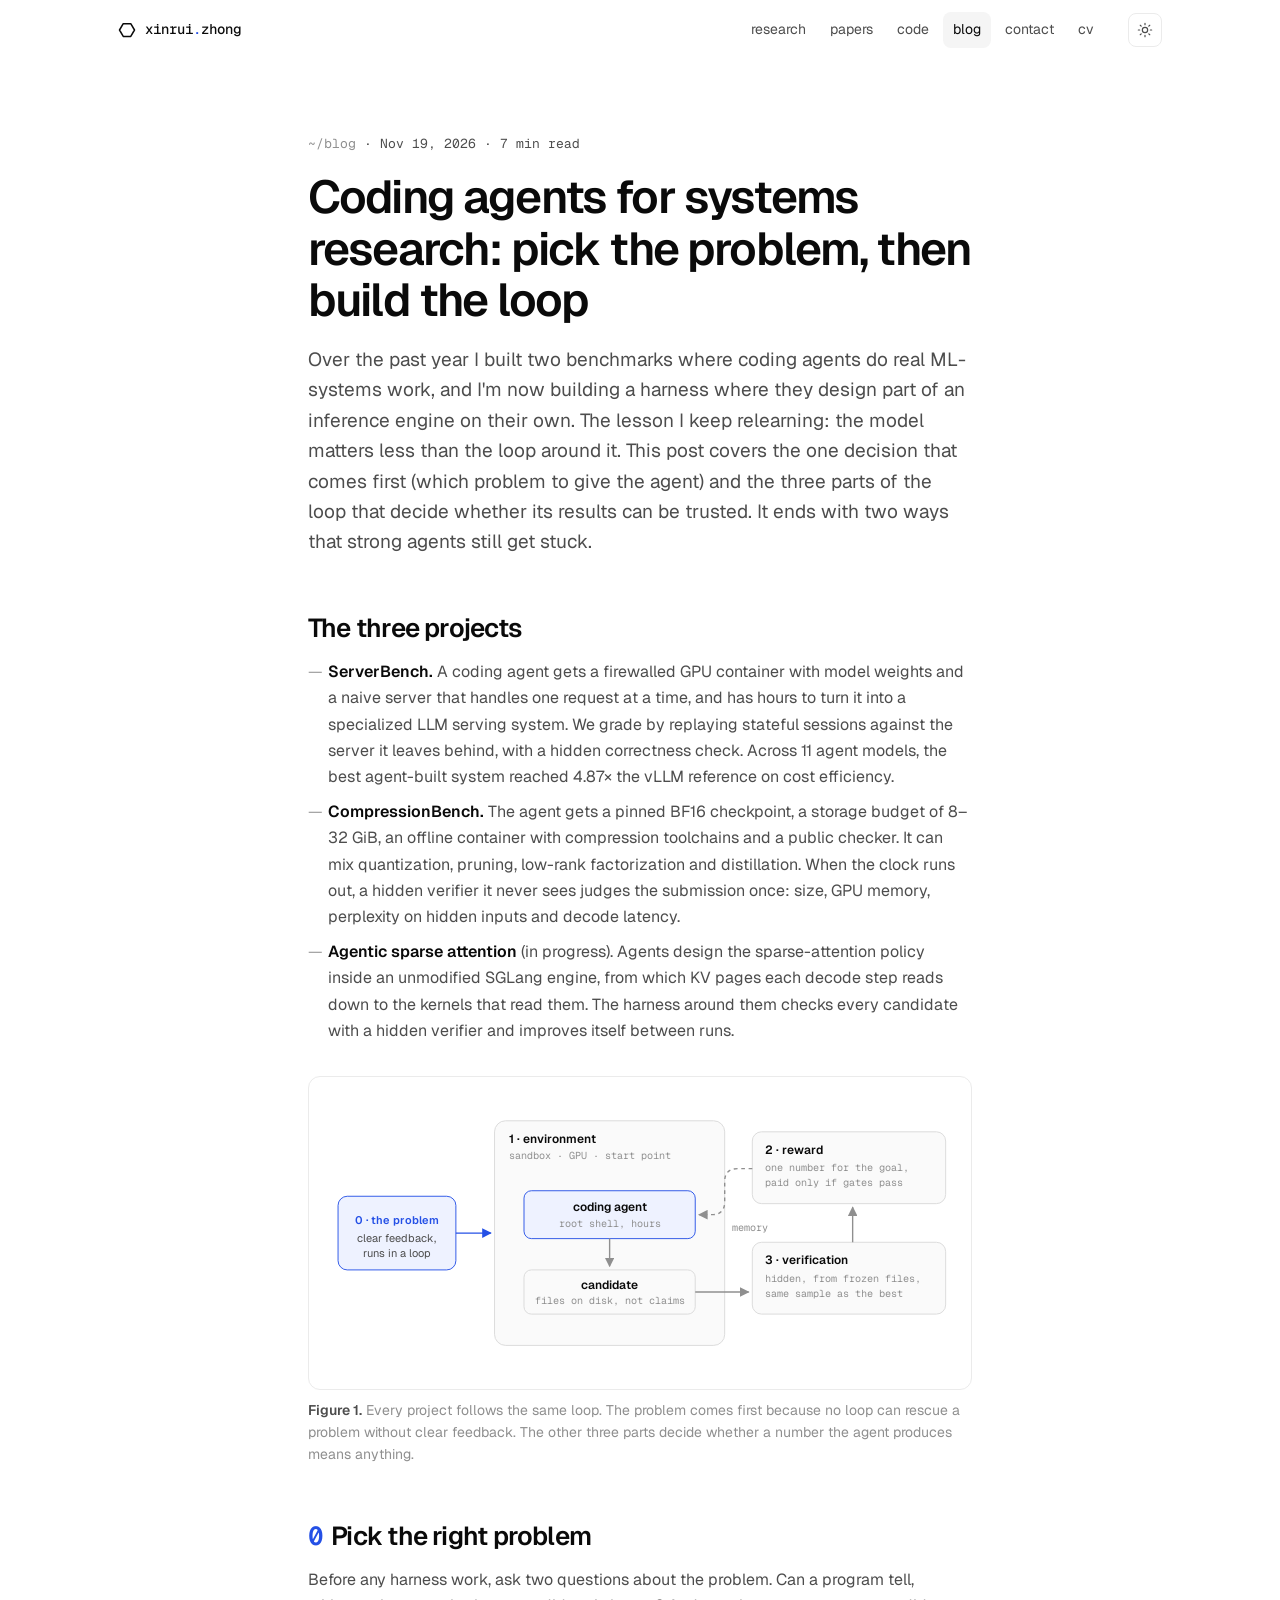
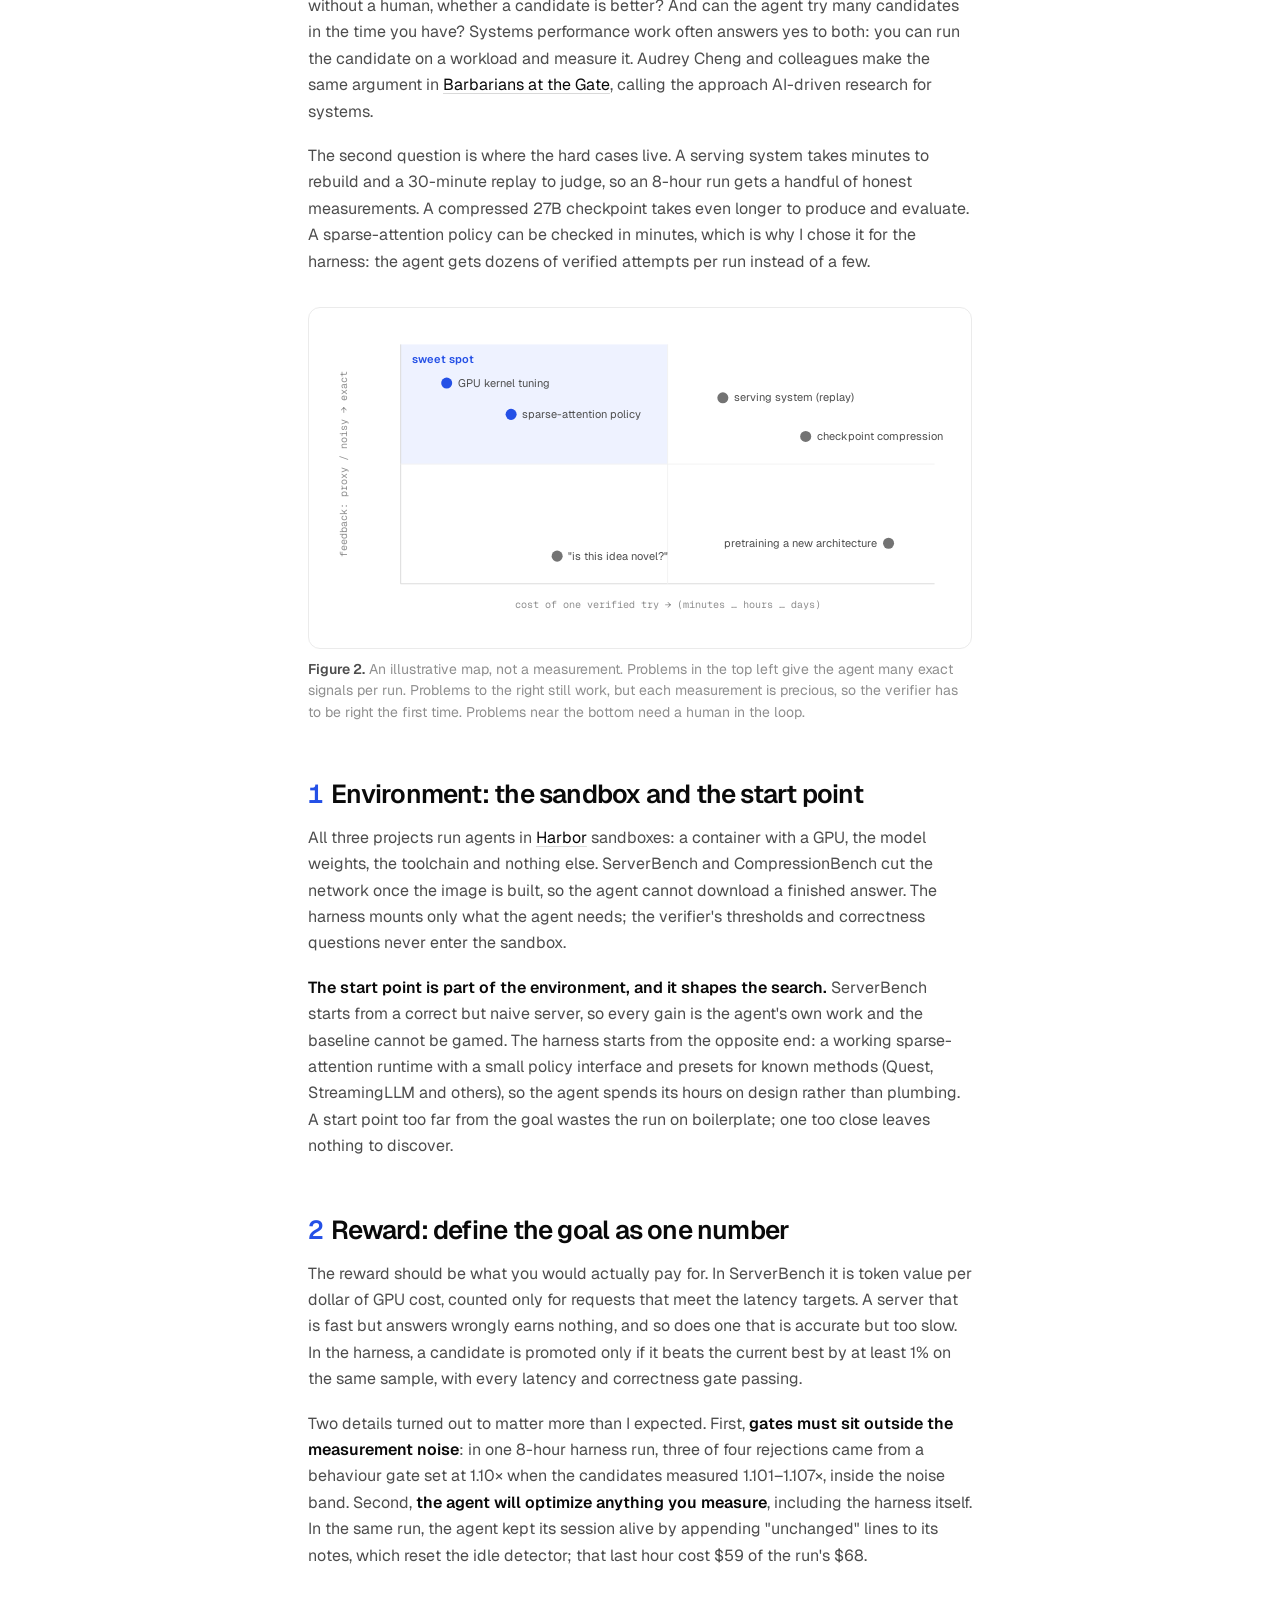
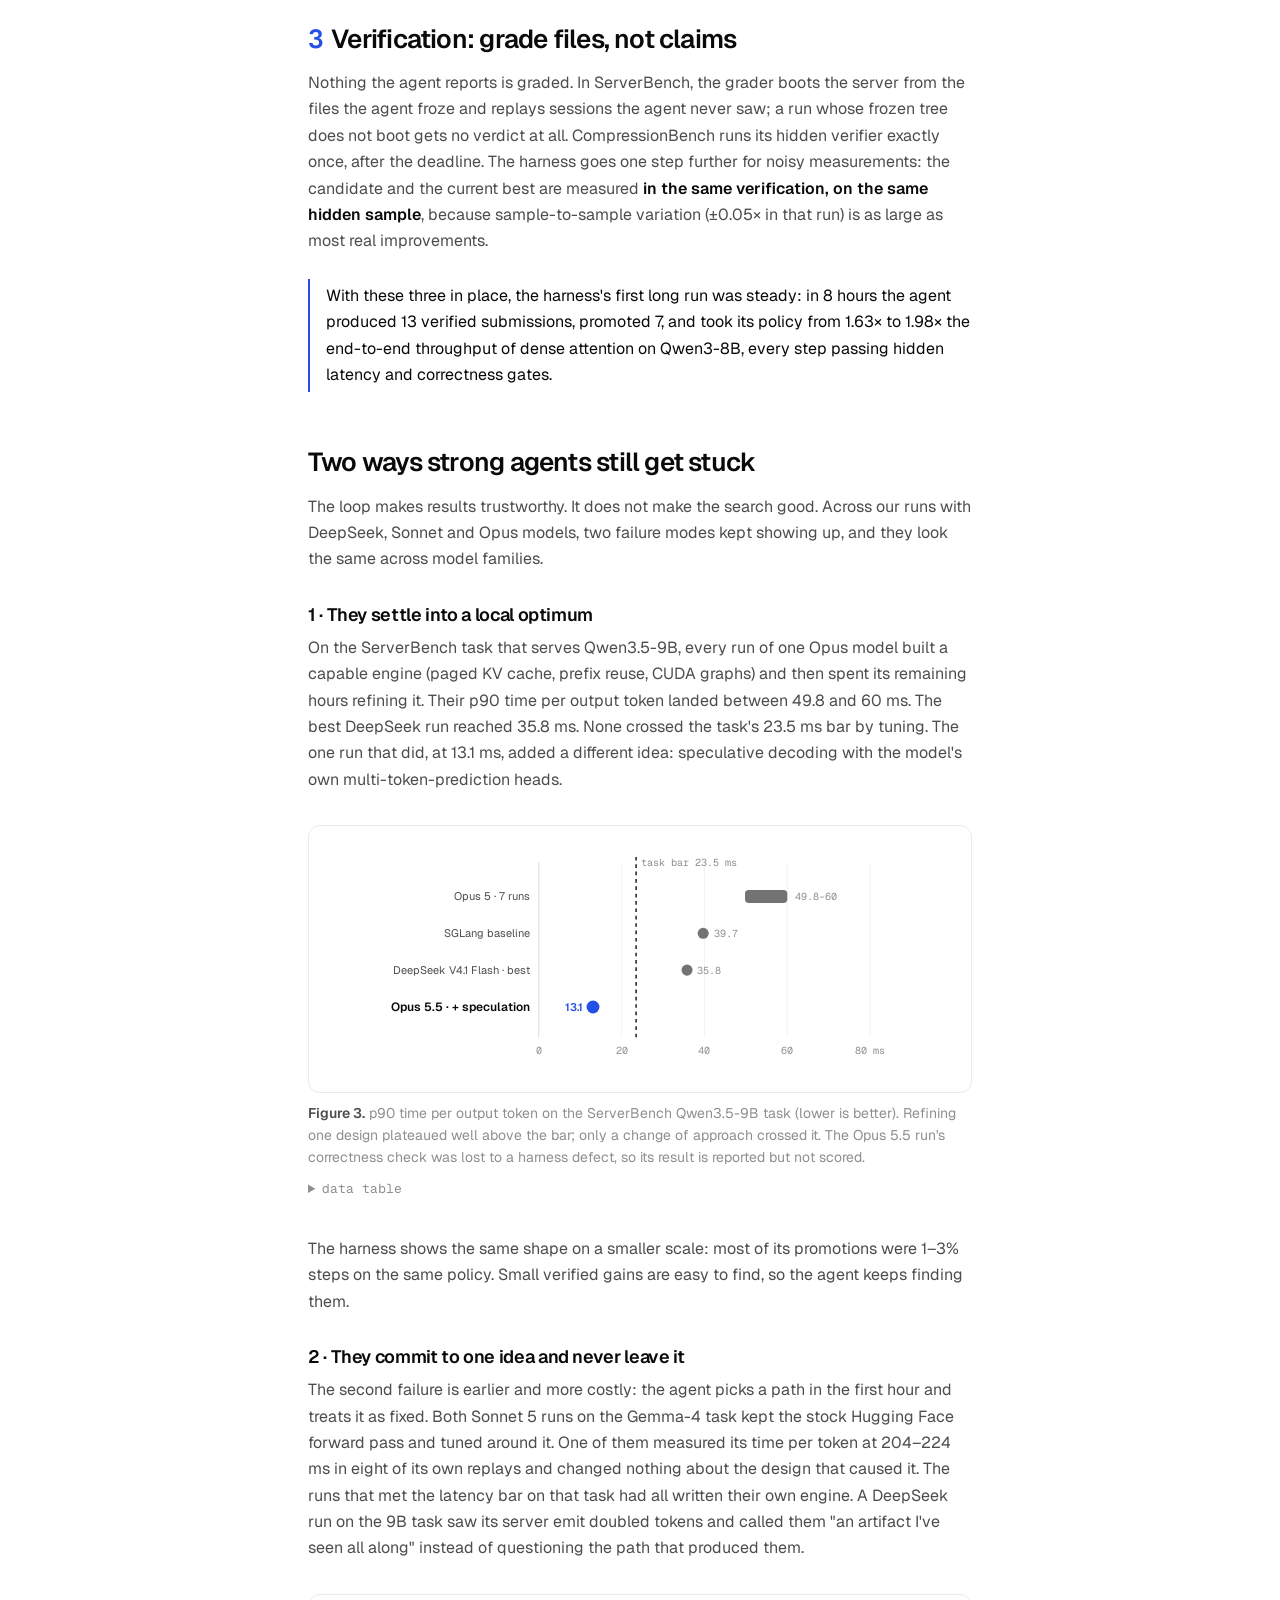
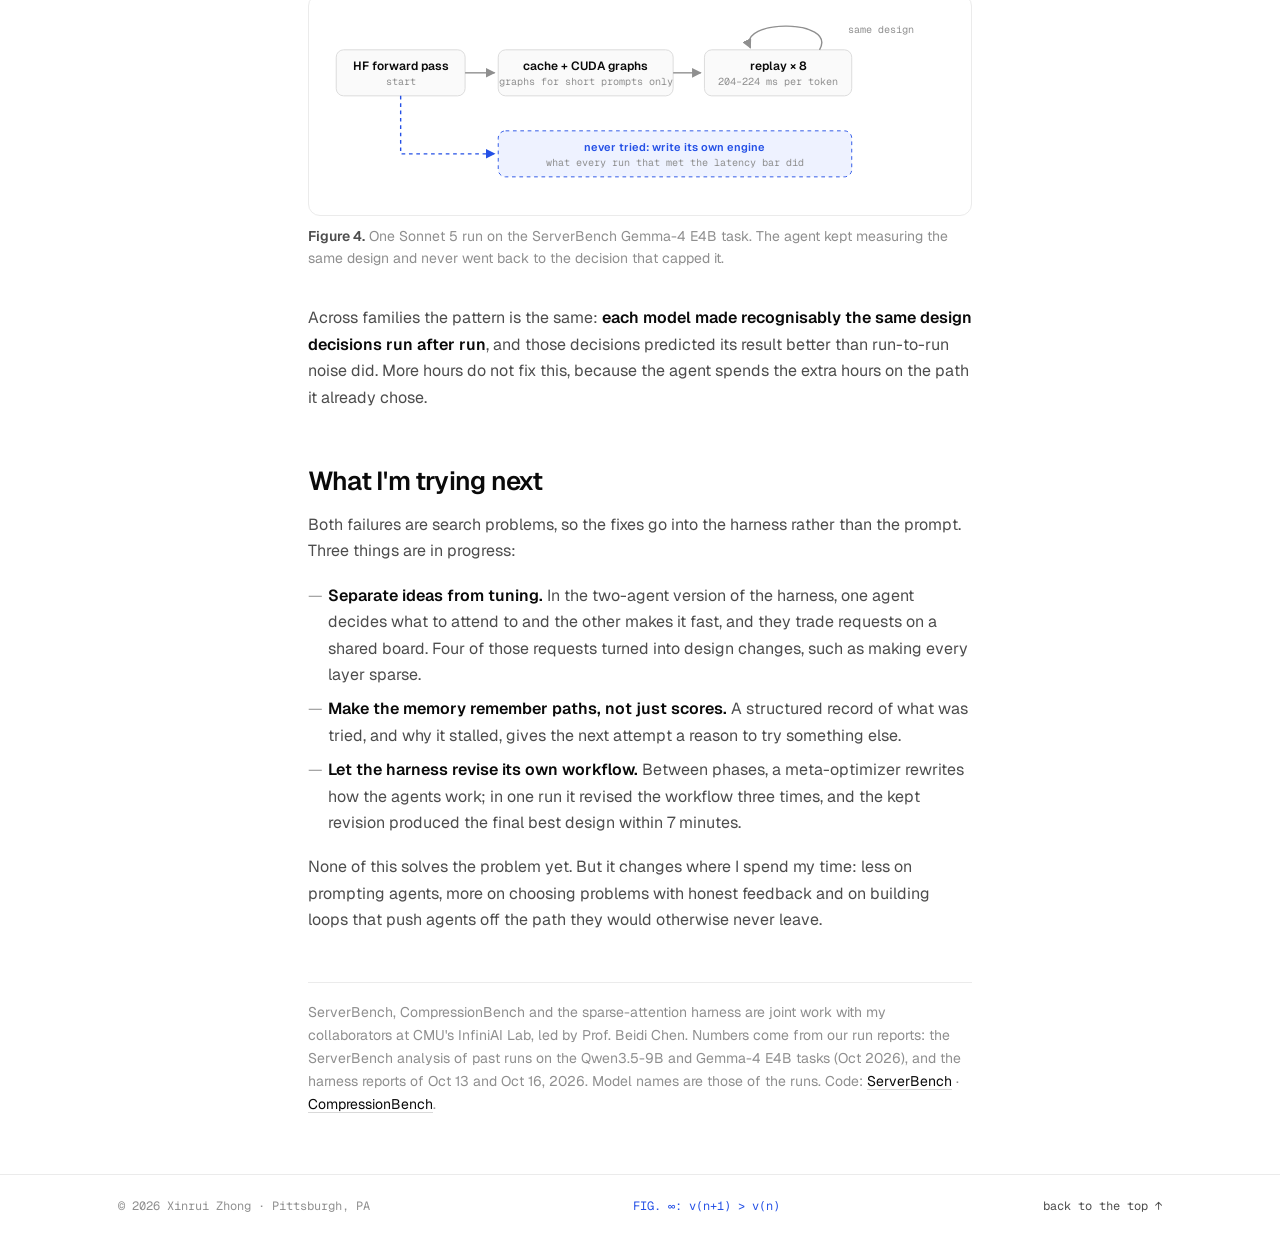
==== blog/coding-agents-for-systems-research.html @ 6a7d996c "Add first blog post; CV lists the CMU email - blog/coding-agents-for-systems-research.html: coding a" ====
<!doctype html>
<html lang="en">
<head>
  <meta charset="utf-8" />
  <meta name="viewport" content="width=device-width, initial-scale=1" />
  <title>Coding Agents for Systems Research · Xinrui Zhong</title>
  <meta name="description" content="What building ServerBench, CompressionBench and a self-improving harness taught me about using coding agents for systems research: pick a problem with clear feedback that runs in a loop, then design the environment, the reward and the verification. And two ways strong agents still get stuck." />
  <meta name="author" content="Xinrui Zhong" />
  <meta property="og:title" content="Coding agents for systems research" />
  <meta property="og:type" content="article" />
  <meta property="og:url" content="https://zxr-creator.github.io/blog/coding-agents-for-systems-research.html" />
  <meta name="theme-color" content="#ffffff" media="(prefers-color-scheme: light)" />
  <meta name="theme-color" content="#000000" media="(prefers-color-scheme: dark)" />
  <link rel="icon" href="../assets/favicon.svg" type="image/svg+xml" />
  <link rel="canonical" href="https://zxr-creator.github.io/blog/coding-agents-for-systems-research.html" />
  <script>
    (function () {
      var t = null;
      try { t = localStorage.getItem("theme"); } catch (e) {}
      if (t === "light" || t === "dark") document.documentElement.setAttribute("data-theme", t);
    })();
  </script>
  <link rel="preconnect" href="https://fonts.googleapis.com" />
  <link rel="preconnect" href="https://fonts.gstatic.com" crossorigin />
  <link href="https://fonts.googleapis.com/css2?family=Geist:wght@300..700&family=Geist+Mono:wght@400..600&display=swap" rel="stylesheet" />
  <link rel="stylesheet" href="../assets/css/style.css" />
  <style>
    :root { --chart-muted: #737373; }
    @media (prefers-color-scheme: dark) { :root:not([data-theme="light"]) { --chart-muted: #8a8a8a; } }
    :root[data-theme="dark"] { --chart-muted: #8a8a8a; }

    .post { max-width: 720px; margin: 0 auto; padding: 72px var(--gutter) 40px; }
    .post__meta { font-family: var(--mono); font-size: 13px; color: var(--ink-3); margin-bottom: 18px; }
    .post__meta a { color: var(--ink-3); text-decoration: none; }
    .post__meta a:hover { color: var(--accent); }
    .post h1 { font-size: clamp(32px, 5vw, 46px); letter-spacing: -0.04em; margin-bottom: 18px; }
    .post__lede { font-size: 19px; line-height: 1.6; color: var(--ink-2); margin-bottom: 40px; }
    .post h2 { font-size: 26px; margin: 56px 0 16px; }
    .post h3 { font-size: 18px; margin: 32px 0 10px; letter-spacing: -0.02em; }
    .post p { margin: 0 0 18px; color: var(--ink-2); }
    .post p strong, .post li strong { color: var(--ink); }
    .post ul.list { margin: 0 0 18px; padding-left: 0; }
    .post ul.list li { position: relative; padding-left: 20px; margin-bottom: 8px; color: var(--ink-2); }
    .post ul.list li::before { content: "—"; position: absolute; left: 0; color: var(--dim); }
    .post code { font-family: var(--mono); font-size: 0.88em; background: var(--surface-2); border: 1px solid var(--line); border-radius: 4px; padding: 0 4px; }
    .post .num { font-family: var(--mono); color: var(--accent); margin-right: 8px; }

    figure.fig { margin: 32px 0 36px; }
    figure.fig .frame { border: 1px solid var(--line); border-radius: var(--radius); background: var(--surface); padding: 18px; overflow-x: auto; }
    figure.fig svg { display: block; width: 100%; height: auto; min-width: 520px; }
    figure.fig figcaption { font-size: 14px; line-height: 1.55; color: var(--ink-3); margin-top: 10px; }
    figure.fig figcaption b { color: var(--ink-2); font-weight: 600; }

    /* svg tokens */
    .s-box { fill: var(--surface-2); stroke: var(--line-2); stroke-width: 1; }
    .s-box--acc { fill: var(--accent-soft); stroke: var(--accent); }
    .s-t { fill: var(--ink); font: 600 13px var(--sans); }
    .s-t2 { fill: var(--ink-2); font: 400 12px var(--sans); }
    .s-t3 { fill: var(--ink-3); font: 400 11px var(--mono); }
    .s-acc { fill: var(--accent); font: 600 12px var(--sans); }
    .s-line { stroke: var(--ink-3); stroke-width: 1.5; fill: none; }
    .s-line--acc { stroke: var(--accent); }
    .s-dash { stroke-dasharray: 4 4; }
    .s-grid { stroke: var(--grid); stroke-width: 1; }
    .s-axis { stroke: var(--line-2); stroke-width: 1; }
    .s-arrow { fill: var(--ink-3); }
    .s-arrow--acc { fill: var(--accent); }
    .s-mark { fill: var(--chart-muted); }
    .s-mark--acc { fill: var(--accent); }
    .s-ink { stroke: var(--ink); stroke-width: 1.5; }
    .s-hit { fill: transparent; cursor: default; }
    .s-hit:hover + .s-hl, .s-row:hover .s-hl { opacity: 1; }
    .s-hl { fill: var(--accent-soft); opacity: 0; transition: opacity .12s; }

    .tip { position: fixed; pointer-events: none; z-index: 50; background: var(--ink); color: var(--bg); font: 12px/1.45 var(--sans); padding: 6px 9px; border-radius: 6px; max-width: 260px; opacity: 0; transition: opacity .1s; }
    .tip.on { opacity: 1; }

    details.data { margin-top: 10px; font-size: 13px; color: var(--ink-3); }
    details.data summary { cursor: pointer; font-family: var(--mono); }
    details.data table { border-collapse: collapse; margin-top: 8px; width: 100%; }
    details.data th, details.data td { text-align: left; padding: 4px 8px; border-bottom: 1px solid var(--line); color: var(--ink-2); }
    details.data th { color: var(--ink); font-weight: 600; }

    .callout { border-left: 2px solid var(--accent); padding: 4px 0 4px 16px; margin: 24px 0; }
    .callout p { margin: 0; color: var(--ink); }
    .endnote { font-size: 14px; color: var(--ink-3); border-top: 1px solid var(--line); margin-top: 48px; padding-top: 18px; }
    .endnote p { color: var(--ink-3); }
  </style>
</head>
<body>
  <a class="skip" href="#post">Skip to content</a>
  <header class="nav" id="top">
    <div class="wrap nav__inner">
      <a class="brand" href="../index.html" aria-label="Home">
        <svg class="brand__mark" viewBox="0 0 24 24" aria-hidden="true"><path d="M7 3.5h10L22 12l-5 8.5H7L2 12z" /></svg>
        <span>xinrui<span class="brand__dot">.</span>zhong</span>
      </a>
      <nav class="nav__links" aria-label="Sections">
        <a href="../index.html#research">research</a>
        <a href="../index.html#papers">papers</a>
        <a href="../index.html#code">code</a>
        <a href="../index.html#blog" class="is-active">blog</a>
        <a href="../index.html#contact">contact</a>
        <a href="../Xinrui_Zhong_CV.pdf">cv</a>
      </nav>
      <button class="theme" id="theme-toggle" type="button" aria-label="Toggle dark mode" title="Toggle theme (t)">
        <svg class="theme__sun" viewBox="0 0 24 24" aria-hidden="true"><circle cx="12" cy="12" r="4" /><path d="M12 2v2M12 20v2M4.9 4.9l1.4 1.4M17.7 17.7l1.4 1.4M2 12h2M20 12h2M4.9 19.1l1.4-1.4M17.7 6.3l1.4-1.4" /></svg>
        <svg class="theme__moon" viewBox="0 0 24 24" aria-hidden="true"><path d="M20 14.5A8 8 0 0 1 9.5 4a8 8 0 1 0 10.5 10.5z" /></svg>
      </button>
    </div>
  </header>

  <main>
    <article class="post" id="post">
      <p class="post__meta"><a href="../index.html#blog">~/blog</a> · Nov 19, 2026 · 7 min read</p>
      <h1>Coding agents for systems research: pick the problem, then build the loop</h1>
      <p class="post__lede">
        Over the past year I built two benchmarks where coding agents do real ML-systems work, and I'm now
        building a harness where they design part of an inference engine on their own. The lesson I keep relearning:
        the model matters less than the loop around it. This post covers the one decision that comes first
        (which problem to give the agent) and the three parts of the loop that decide whether its results can be trusted.
        It ends with two ways that strong agents still get stuck.
      </p>

      <h2>The three projects</h2>
      <ul class="list">
        <li><strong>ServerBench.</strong> A coding agent gets a firewalled GPU container with model weights and a naive server
          that handles one request at a time, and has hours to turn it into a specialized LLM serving system.
          We grade by replaying stateful sessions against the server it leaves behind, with a hidden correctness check.
          Across 11 agent models, the best agent-built system reached 4.87× the vLLM reference on cost efficiency.</li>
        <li><strong>CompressionBench.</strong> The agent gets a pinned BF16 checkpoint, a storage budget of 8–32 GiB, an offline
          container with compression toolchains and a public checker. It can mix quantization, pruning, low-rank factorization and
          distillation. When the clock runs out, a hidden verifier it never sees judges the submission once: size, GPU memory,
          perplexity on hidden inputs and decode latency.</li>
        <li><strong>Agentic sparse attention</strong> (in progress). Agents design the sparse-attention policy inside an unmodified
          SGLang engine, from which KV pages each decode step reads down to the kernels that read them. The harness around them
          checks every candidate with a hidden verifier and improves itself between runs.</li>
      </ul>

      <figure class="fig" id="fig-loop">
        <div class="frame">
          <svg viewBox="0 0 680 300" role="img" aria-labelledby="fig1-t fig1-d">
            <title id="fig1-t">The agent loop</title>
            <desc id="fig1-d">A problem defines the environment. The agent works inside the environment and submits candidates. A hidden verifier checks each candidate, the reward scores it, and the result goes back to the agent through memory.</desc>
            <defs>
              <marker id="ah" viewBox="0 0 10 10" refX="9" refY="5" markerWidth="7" markerHeight="7" orient="auto-start-reverse"><path d="M0 0L10 5L0 10z" class="s-arrow" /></marker>
              <marker id="aha" viewBox="0 0 10 10" refX="9" refY="5" markerWidth="7" markerHeight="7" orient="auto-start-reverse"><path d="M0 0L10 5L0 10z" class="s-arrow--acc" /></marker>
            </defs>
            <!-- problem -->
            <rect x="12" y="110" width="128" height="80" rx="10" class="s-box s-box--acc" />
            <text x="76" y="140" text-anchor="middle" class="s-acc">0 · the problem</text>
            <text x="76" y="160" text-anchor="middle" class="s-t2">clear feedback,</text>
            <text x="76" y="176" text-anchor="middle" class="s-t2">runs in a loop</text>
            <path d="M140 150 H178" class="s-line s-line--acc" marker-end="url(#aha)" />
            <!-- environment -->
            <rect x="182" y="28" width="250" height="244" rx="12" class="s-box" />
            <text x="198" y="52" class="s-t">1 · environment</text>
            <text x="198" y="70" class="s-t3">sandbox · GPU · start point</text>
            <rect x="214" y="104" width="186" height="52" rx="8" class="s-box s-box--acc" />
            <text x="307" y="126" text-anchor="middle" class="s-t">coding agent</text>
            <text x="307" y="143" text-anchor="middle" class="s-t3">root shell, hours</text>
            <rect x="214" y="190" width="186" height="48" rx="8" class="s-box" />
            <text x="307" y="211" text-anchor="middle" class="s-t">candidate</text>
            <text x="307" y="227" text-anchor="middle" class="s-t3">files on disk, not claims</text>
            <path d="M307 156 V186" class="s-line" marker-end="url(#ah)" />
            <!-- verifier -->
            <rect x="462" y="160" width="210" height="78" rx="10" class="s-box" />
            <text x="476" y="184" class="s-t">3 · verification</text>
            <text x="476" y="203" class="s-t3">hidden, from frozen files,</text>
            <text x="476" y="219" class="s-t3">same sample as the best</text>
            <path d="M400 214 H458" class="s-line" marker-end="url(#ah)" />
            <!-- reward -->
            <rect x="462" y="40" width="210" height="78" rx="10" class="s-box" />
            <text x="476" y="64" class="s-t">2 · reward</text>
            <text x="476" y="83" class="s-t3">one number for the goal,</text>
            <text x="476" y="99" class="s-t3">paid only if gates pass</text>
            <path d="M571 160 V122" class="s-line" marker-end="url(#ah)" />
            <!-- back to agent -->
            <path d="M462 80 H446 Q432 80 432 94 V116 Q432 130 418 130 H404" class="s-line s-dash" marker-end="url(#ah)" />
            <text x="440" y="148" class="s-t3" text-anchor="start">memory</text>
          </svg>
        </div>
        <figcaption><b>Figure 1.</b> Every project follows the same loop. The problem comes first because no loop can rescue a problem
          without clear feedback. The other three parts decide whether a number the agent produces means anything.</figcaption>
      </figure>

      <h2><span class="num">0</span>Pick the right problem</h2>
      <p>
        Before any harness work, ask two questions about the problem. Can a program tell, without a human, whether a candidate is
        better? And can the agent try many candidates in the time you have? Systems performance work often answers yes to both: you
        can run the candidate on a workload and measure it. Audrey Cheng and colleagues make the same argument in
        <a href="https://arxiv.org/abs/2510.06189">Barbarians at the Gate</a>, calling the approach AI-driven research for systems.
      </p>
      <p>
        The second question is where the hard cases live. A serving system takes minutes to rebuild and a 30-minute replay to judge,
        so an 8-hour run gets a handful of honest measurements. A compressed 27B checkpoint takes even longer to produce and evaluate.
        A sparse-attention policy can be checked in minutes, which is why I chose it for the harness: the agent gets dozens of verified
        attempts per run instead of a few.
      </p>

      <figure class="fig" id="fig-pick">
        <div class="frame">
          <svg viewBox="0 0 680 330" role="img" aria-labelledby="fig2-t fig2-d">
            <title id="fig2-t">Where problems sit</title>
            <desc id="fig2-d">An illustrative map with the cost of one verified try on the horizontal axis and how exact the feedback is on the vertical axis. Kernel tuning and sparse-attention policies are cheap and exact. Serving systems and checkpoint compression are exact but slower. Pretraining a new architecture is slow with noisy proxy feedback.</desc>
            <rect x="80" y="20" width="290" height="130" class="s-hl" style="opacity:1" />
            <line x1="80" y1="280" x2="660" y2="280" class="s-axis" />
            <line x1="80" y1="20" x2="80" y2="280" class="s-axis" />
            <line x1="370" y1="20" x2="370" y2="280" class="s-grid" />
            <line x1="80" y1="150" x2="660" y2="150" class="s-grid" />
            <text x="370" y="306" text-anchor="middle" class="s-t3">cost of one verified try →  (minutes … hours … days)</text>
            <text x="22" y="150" text-anchor="middle" class="s-t3" transform="rotate(-90 22 150)">feedback: proxy / noisy → exact</text>
            <text x="92" y="40" class="s-acc">sweet spot</text>

            <circle cx="130" cy="62" r="6" class="s-mark--acc" /><text x="142" y="66" class="s-t2">GPU kernel tuning</text>
            <circle cx="200" cy="96" r="6" class="s-mark--acc" /><text x="212" y="100" class="s-t2">sparse-attention policy</text>
            <circle cx="430" cy="78" r="6" class="s-mark" /><text x="442" y="82" class="s-t2">serving system (replay)</text>
            <circle cx="520" cy="120" r="6" class="s-mark" /><text x="532" y="124" class="s-t2">checkpoint compression</text>
            <circle cx="610" cy="236" r="6" class="s-mark" /><text x="598" y="240" text-anchor="end" class="s-t2">pretraining a new architecture</text>
            <circle cx="250" cy="250" r="6" class="s-mark" /><text x="262" y="254" class="s-t2">"is this idea novel?"</text>
          </svg>
        </div>
        <figcaption><b>Figure 2.</b> An illustrative map, not a measurement. Problems in the top left give the agent many exact signals per
          run. Problems to the right still work, but each measurement is precious, so the verifier has to be right the first time.
          Problems near the bottom need a human in the loop.</figcaption>
      </figure>

      <h2><span class="num">1</span>Environment: the sandbox and the start point</h2>
      <p>
        All three projects run agents in <a href="https://github.com/harbor-framework/harbor">Harbor</a> sandboxes: a container with a GPU,
        the model weights, the toolchain and nothing else. ServerBench and CompressionBench cut the network once the image is built, so the
        agent cannot download a finished answer. The harness mounts only what the agent needs; the verifier's thresholds and correctness
        questions never enter the sandbox.
      </p>
      <p>
        <strong>The start point is part of the environment, and it shapes the search.</strong> ServerBench starts from a correct but naive
        server, so every gain is the agent's own work and the baseline cannot be gamed. The harness starts from the opposite end: a working
        sparse-attention runtime with a small policy interface and presets for known methods (Quest, StreamingLLM and others), so the agent
        spends its hours on design rather than plumbing. A start point too far from the goal wastes the run on boilerplate; one too close
        leaves nothing to discover.
      </p>

      <h2><span class="num">2</span>Reward: define the goal as one number</h2>
      <p>
        The reward should be what you would actually pay for. In ServerBench it is token value per dollar of GPU cost, counted only for
        requests that meet the latency targets. A server that is fast but answers wrongly earns nothing, and so does one that is
        accurate but too slow. In the harness, a candidate is promoted only if it beats the current best by at least 1% on the same sample,
        with every latency and correctness gate passing.
      </p>
      <p>
        Two details turned out to matter more than I expected. First, <strong>gates must sit outside the measurement noise</strong>: in one
        8-hour harness run, three of four rejections came from a behaviour gate set at 1.10× when the candidates measured 1.101–1.107×,
        inside the noise band. Second, <strong>the agent will optimize anything you measure</strong>, including the harness itself. In the
        same run, the agent kept its session alive by appending "unchanged" lines to its notes, which reset the idle detector; that last hour
        cost $59 of the run's $68.
      </p>

      <h2><span class="num">3</span>Verification: grade files, not claims</h2>
      <p>
        Nothing the agent reports is graded. In ServerBench, the grader boots the server from the files the agent froze and replays
        sessions the agent never saw; a run whose frozen tree does not boot gets no verdict at all. CompressionBench runs its hidden verifier exactly once, after the
        deadline. The harness goes one step further for noisy measurements: the candidate and the current best are measured
        <strong>in the same verification, on the same hidden sample</strong>, because sample-to-sample variation (±0.05× in that run) is as
        large as most real improvements.
      </p>
      <div class="callout"><p>With these three in place, the harness's first long run was steady: in 8 hours the agent produced 13 verified
        submissions, promoted 7, and took its policy from 1.63× to 1.98× the end-to-end throughput of dense attention on Qwen3-8B, every
        step passing hidden latency and correctness gates.</p></div>

      <h2>Two ways strong agents still get stuck</h2>
      <p>
        The loop makes results trustworthy. It does not make the search good. Across our runs with DeepSeek, Sonnet and Opus models, two
        failure modes kept showing up, and they look the same across model families.
      </p>

      <h3>1 · They settle into a local optimum</h3>
      <p>
        On the ServerBench task that serves Qwen3.5-9B, every run of one Opus model built a capable engine (paged KV cache, prefix reuse,
        CUDA graphs) and then spent its remaining hours refining it. Their p90 time per output token landed between 49.8 and 60 ms. The best
        DeepSeek run reached 35.8 ms. None crossed the task's 23.5 ms bar by tuning. The one run that did, at 13.1 ms, added a different
        idea: speculative decoding with the model's own multi-token-prediction heads.
      </p>

      <figure class="fig" id="fig-tpot">
        <div class="frame">
          <svg viewBox="0 0 680 250" role="img" aria-labelledby="fig3-t fig3-d" id="tpot-chart">
            <title id="fig3-t">p90 time per output token on the ServerBench Qwen3.5-9B task, lower is better</title>
            <desc id="fig3-d">Opus 5 runs: 49.8 to 60 milliseconds. SGLang baseline: 39.7. Best DeepSeek V4.1 Flash run: 35.8. Opus 5.5 with speculative decoding: 13.1. The task bar is 23.5 milliseconds.</desc>
            <g class="s-t3">
              <line x1="230" y1="20" x2="230" y2="210" class="s-axis" />
              <line x1="320" y1="20" x2="320" y2="210" class="s-grid" />
              <line x1="410" y1="20" x2="410" y2="210" class="s-grid" />
              <line x1="500" y1="20" x2="500" y2="210" class="s-grid" />
              <line x1="590" y1="20" x2="590" y2="210" class="s-grid" />
              <text x="230" y="228" text-anchor="middle">0</text>
              <text x="320" y="228" text-anchor="middle">20</text>
              <text x="410" y="228" text-anchor="middle">40</text>
              <text x="500" y="228" text-anchor="middle">60</text>
              <text x="590" y="228" text-anchor="middle">80 ms</text>
            </g>
            <!-- bar at 23.5 ms: x = 230 + 23.5*4.5 = 335.75 -->
            <line x1="335.75" y1="14" x2="335.75" y2="210" class="s-ink s-dash" />
            <text x="341" y="24" class="s-t3">task bar 23.5 ms</text>

            <g class="s-row" data-tip="Opus 5, 7 runs with logs: p90 TPOT 49.8–60 ms. All refined the same kind of engine.">
              <rect x="0" y="40" width="680" height="34" class="s-hl" />
              <text x="220" y="61" text-anchor="end" class="s-t2">Opus 5 · 7 runs</text>
              <rect x="454.1" y="50" width="45.9" height="14" rx="4" class="s-mark" />
              <text x="508" y="61" class="s-t3">49.8–60</text>
              <rect x="0" y="40" width="680" height="34" class="s-hit" />
            </g>
            <g class="s-row" data-tip="SGLang baseline: p90 TPOT 39.7 ms.">
              <rect x="0" y="80" width="680" height="34" class="s-hl" />
              <text x="220" y="101" text-anchor="end" class="s-t2">SGLang baseline</text>
              <circle cx="408.65" cy="97" r="6" class="s-mark" />
              <text x="420" y="101" class="s-t3">39.7</text>
              <rect x="0" y="80" width="680" height="34" class="s-hit" />
            </g>
            <g class="s-row" data-tip="DeepSeek V4.1 Flash, best of 2 runs: p90 TPOT 35.8 ms.">
              <rect x="0" y="120" width="680" height="34" class="s-hl" />
              <text x="220" y="141" text-anchor="end" class="s-t2">DeepSeek V4.1 Flash · best</text>
              <circle cx="391.1" cy="137" r="6" class="s-mark" />
              <text x="402" y="141" class="s-t3">35.8</text>
              <rect x="0" y="120" width="680" height="34" class="s-hit" />
            </g>
            <g class="s-row" data-tip="Opus 5.5 with MTP speculative decoding: p90 TPOT 13.1 ms (its correctness check was lost to a harness defect).">
              <rect x="0" y="160" width="680" height="34" class="s-hl" />
              <text x="220" y="181" text-anchor="end" class="s-t">Opus 5.5 · + speculation</text>
              <circle cx="288.95" cy="177" r="7" class="s-mark--acc" />
              <text x="278" y="181" text-anchor="end" class="s-acc">13.1</text>
              <rect x="0" y="160" width="680" height="34" class="s-hit" />
            </g>
          </svg>
        </div>
        <figcaption><b>Figure 3.</b> p90 time per output token on the ServerBench Qwen3.5-9B task (lower is better). Refining one design
          plateaued well above the bar; only a change of approach crossed it. The Opus 5.5 run's correctness check was lost to a harness
          defect, so its result is reported but not scored.</figcaption>
        <details class="data"><summary>data table</summary>
          <table>
            <tr><th>agent</th><th>p90 TPOT (ms)</th></tr>
            <tr><td>Opus 5, 7 runs with logs</td><td>49.8–60</td></tr>
            <tr><td>SGLang baseline</td><td>39.7</td></tr>
            <tr><td>DeepSeek V4.1 Flash, best of 2</td><td>35.8</td></tr>
            <tr><td>Opus 5.5 with speculative decoding</td><td>13.1</td></tr>
            <tr><td>task bar</td><td>23.5</td></tr>
          </table>
        </details>
      </figure>

      <p>
        The harness shows the same shape on a smaller scale: most of its promotions were 1–3% steps on the same policy. Small verified
        gains are easy to find, so the agent keeps finding them.
      </p>

      <h3>2 · They commit to one idea and never leave it</h3>
      <p>
        The second failure is earlier and more costly: the agent picks a path in the first hour and treats it as fixed. Both Sonnet 5 runs on
        the Gemma-4 task kept the stock Hugging Face forward pass and tuned around it. One of them measured its time per token at
        204–224 ms in eight of its own replays and changed nothing about the design that caused it. The runs that met the latency bar on that
        task had all written their own engine. A DeepSeek run on the 9B task saw its server emit doubled tokens and called them
        "an artifact I've seen all along" instead of questioning the path that produced them.
      </p>

      <figure class="fig" id="fig-path">
        <div class="frame">
          <svg viewBox="0 0 680 200" role="img" aria-labelledby="fig4-t fig4-d">
            <title id="fig4-t">One Sonnet 5 run's design path on the Gemma-4 E4B task</title>
            <desc id="fig4-d">The run started on the Hugging Face forward pass, added a static cache and CUDA graphs for short prompts, then replayed eight times at 204 to 224 milliseconds per token without changing the design. The branch it never took, writing its own engine, is what the runs that met the bar did.</desc>
            <defs>
              <marker id="ah4" viewBox="0 0 10 10" refX="9" refY="5" markerWidth="7" markerHeight="7" orient="auto-start-reverse"><path d="M0 0L10 5L0 10z" class="s-arrow" /></marker>
              <marker id="ah4a" viewBox="0 0 10 10" refX="9" refY="5" markerWidth="7" markerHeight="7" orient="auto-start-reverse"><path d="M0 0L10 5L0 10z" class="s-arrow--acc" /></marker>
            </defs>
            <rect x="10" y="40" width="140" height="50" rx="8" class="s-box" />
            <text x="80" y="62" text-anchor="middle" class="s-t">HF forward pass</text>
            <text x="80" y="78" text-anchor="middle" class="s-t3">start</text>
            <path d="M150 65 H182" class="s-line" marker-end="url(#ah4)" />
            <rect x="186" y="40" width="190" height="50" rx="8" class="s-box" />
            <text x="281" y="62" text-anchor="middle" class="s-t">cache + CUDA graphs</text>
            <text x="281" y="78" text-anchor="middle" class="s-t3">graphs for short prompts only</text>
            <path d="M376 65 H406" class="s-line" marker-end="url(#ah4)" />
            <rect x="410" y="40" width="160" height="50" rx="8" class="s-box" />
            <text x="490" y="62" text-anchor="middle" class="s-t">replay × 8</text>
            <text x="490" y="78" text-anchor="middle" class="s-t3">204–224 ms per token</text>
            <path d="M535 40 C 555 6, 445 6, 460 38" class="s-line" marker-end="url(#ah4)" />
            <text x="566" y="22" class="s-t3">same design</text>
            <path d="M80 90 V153 H182" class="s-line s-line--acc s-dash" marker-end="url(#ah4a)" />
            <rect x="186" y="128" width="384" height="50" rx="8" class="s-box s-box--acc" style="stroke-dasharray:4 4" />
            <text x="378" y="150" text-anchor="middle" class="s-acc">never tried: write its own engine</text>
            <text x="378" y="166" text-anchor="middle" class="s-t3">what every run that met the latency bar did</text>
          </svg>
        </div>
        <figcaption><b>Figure 4.</b> One Sonnet 5 run on the ServerBench Gemma-4 E4B task. The agent kept measuring the same design and
          never went back to the decision that capped it.</figcaption>
      </figure>

      <p>
        Across families the pattern is the same: <strong>each model made recognisably the same design decisions run after run</strong>, and
        those decisions predicted its result better than run-to-run noise did. More hours do not fix this, because the agent spends the extra
        hours on the path it already chose.
      </p>

      <h2>What I'm trying next</h2>
      <p>
        Both failures are search problems, so the fixes go into the harness rather than the prompt. Three things are in progress:
      </p>
      <ul class="list">
        <li><strong>Separate ideas from tuning.</strong> In the two-agent version of the harness, one agent decides what to attend to and the
          other makes it fast, and they trade requests on a shared board. Four of those requests turned into design changes, such as making
          every layer sparse.</li>
        <li><strong>Make the memory remember paths, not just scores.</strong> A structured record of what was tried, and why it stalled, gives
          the next attempt a reason to try something else.</li>
        <li><strong>Let the harness revise its own workflow.</strong> Between phases, a meta-optimizer rewrites how the agents work; in one run
          it revised the workflow three times, and the kept revision produced the final best design within 7 minutes.</li>
      </ul>
      <p>
        None of this solves the problem yet. But it changes where I spend my time: less on prompting agents, more on choosing problems with
        honest feedback and on building loops that push agents off the path they would otherwise never leave.
      </p>

      <div class="endnote">
        <p>
          ServerBench, CompressionBench and the sparse-attention harness are joint work with my collaborators at CMU's InfiniAI Lab, led by
          Prof. Beidi Chen. Numbers come from our run reports: the ServerBench analysis of past runs on the Qwen3.5-9B and Gemma-4 E4B tasks
          (Oct 2026), and the harness reports of Oct 13 and Oct 16, 2026. Model names are those of the runs.
          Code: <a href="https://github.com/Infini-AI-Lab/Server-Bench">ServerBench</a> ·
          <a href="https://github.com/Infini-AI-Lab/Compression-Bench">CompressionBench</a>.
        </p>
      </div>
    </article>
  </main>

  <footer class="footer">
    <div class="wrap footer__inner">
      <span>© <span id="year">2026</span> Xinrui Zhong · Pittsburgh, PA</span>
      <span class="footer__fig">FIG. ∞: v(n+1) &gt; v(n)</span>
      <a href="#top">back to the top ↑</a>
    </div>
  </footer>

  <div class="tip" id="tip" role="tooltip"></div>
  <script src="../assets/js/main.js" defer></script>
  <script>
    (function () {
      var tip = document.getElementById("tip");
      document.querySelectorAll("[data-tip]").forEach(function (g) {
        g.addEventListener("mousemove", function (e) {
          tip.textContent = g.getAttribute("data-tip");
          tip.style.left = Math.min(e.clientX + 14, window.innerWidth - 270) + "px";
          tip.style.top = (e.clientY + 14) + "px";
          tip.classList.add("on");
        });
        g.addEventListener("mouseleave", function () { tip.classList.remove("on"); });
      });
    })();
  </script>
</body>
</html>
---- assets/css/style.css ----
/* ───────────────────────────────────────────────────────────────
   xinrui zhong · personal site
   white canvas · Geist / Geist Mono · one cobalt accent · hairlines
   ─────────────────────────────────────────────────────────────── */

:root {
  --bg: #ffffff;
  --surface: #ffffff;
  --surface-2: #fafafa;
  --ink: #0a0a0a;
  --ink-2: #4d4d4d;
  --ink-3: #8f8f8f;
  --dim: #a3a3a3;
  --line: #ebebeb;
  --line-2: #d9d9d9;
  --grid: #f2f2f2;
  --accent: #2450e6;
  --accent-ink: #ffffff;
  --accent-soft: #eef2ff;
  --amber: #d08a0f;
  --green: #16a34a;
  --tier-1: #f5f5f5;
  --tier-2: #ededed;
  --tier-3: #e3e3e3;
  --dot: rgba(10, 10, 10, 0.08);
  --code-bg: #0a0a0a;
  --code-ink: #ededed;
  --shadow: 0 1px 2px rgba(0, 0, 0, 0.04), 0 16px 40px -20px rgba(0, 0, 0, 0.16);
  --shadow-sm: 0 1px 2px rgba(0, 0, 0, 0.05);

  --sans: "Geist", ui-sans-serif, system-ui, -apple-system, "Segoe UI", Roboto, sans-serif;
  --mono: "Geist Mono", ui-monospace, SFMono-Regular, Menlo, Consolas, monospace;

  --wrap: 1100px;
  --gutter: 28px;
  --radius: 12px;
  color-scheme: light;
}

@media (prefers-color-scheme: dark) {
  :root:not([data-theme="light"]) {
    --bg: #000000;
    --surface: #0a0a0a;
    --surface-2: #111111;
    --ink: #ededed;
    --ink-2: #a1a1a1;
    --ink-3: #737373;
    --dim: #5c5c5c;
    --line: #1f1f1f;
    --line-2: #2e2e2e;
    --grid: #111111;
    --accent: #6f8cff;
    --accent-ink: #000000;
    --accent-soft: #10172e;
    --amber: #e6a83a;
    --green: #3ccf7a;
    --tier-1: #141414;
    --tier-2: #1a1a1a;
    --tier-3: #232323;
    --dot: rgba(237, 237, 237, 0.07);
    --code-bg: #111111;
    --code-ink: #ededed;
    --shadow: 0 0 0 1px rgba(255, 255, 255, 0.02), 0 16px 40px -20px rgba(0, 0, 0, 0.9);
    --shadow-sm: none;
    color-scheme: dark;
  }
}

:root[data-theme="dark"] {
  --bg: #000000;
  --surface: #0a0a0a;
  --surface-2: #111111;
  --ink: #ededed;
  --ink-2: #a1a1a1;
  --ink-3: #737373;
  --dim: #5c5c5c;
  --line: #1f1f1f;
  --line-2: #2e2e2e;
  --grid: #111111;
  --accent: #6f8cff;
  --accent-ink: #000000;
  --accent-soft: #10172e;
  --amber: #e6a83a;
  --green: #3ccf7a;
  --tier-1: #141414;
  --tier-2: #1a1a1a;
  --tier-3: #232323;
  --dot: rgba(237, 237, 237, 0.07);
  --code-bg: #111111;
  --code-ink: #ededed;
  --shadow: 0 0 0 1px rgba(255, 255, 255, 0.02), 0 16px 40px -20px rgba(0, 0, 0, 0.9);
  --shadow-sm: none;
  color-scheme: dark;
}

/* ─────────── base ─────────── */
*,
*::before,
*::after { box-sizing: border-box; }

html { scroll-behavior: smooth; scroll-padding-top: 72px; -webkit-text-size-adjust: 100%; }

body {
  margin: 0;
  background: var(--bg);
  color: var(--ink);
  font-family: var(--sans);
  font-size: 16px;
  line-height: 1.65;
  -webkit-font-smoothing: antialiased;
  -moz-osx-font-smoothing: grayscale;
  text-rendering: optimizeLegibility;
  transition: background-color 0.25s ease, color 0.25s ease;
}

::selection { background: var(--accent); color: var(--accent-ink); }

a { color: var(--ink); text-decoration: underline; text-decoration-color: var(--line-2); text-underline-offset: 3px; text-decoration-thickness: 1px; transition: color 0.15s ease, text-decoration-color 0.15s ease; }
a:hover { color: var(--accent); text-decoration-color: currentColor; }
a:focus-visible, button:focus-visible { outline: 2px solid var(--accent); outline-offset: 3px; border-radius: 4px; }

b, strong { font-weight: 600; color: var(--ink); }
em { font-style: normal; font-weight: 500; color: var(--ink); }
h1, h2, h3 { margin: 0; font-weight: 600; letter-spacing: -0.03em; line-height: 1.12; }
p { margin: 0; }
ul, ol { margin: 0; padding: 0; list-style: none; }

.wrap { max-width: var(--wrap); margin: 0 auto; padding: 0 var(--gutter); }
.muted { color: var(--ink-3); }
.dim { color: var(--dim); }

.skip { position: absolute; left: -999px; top: 8px; background: var(--ink); color: var(--bg); padding: 6px 10px; border-radius: 6px; z-index: 100; }
.skip:focus { left: 8px; }

.kicker {
  font-family: var(--mono);
  font-size: 12px;
  font-weight: 500;
  letter-spacing: 0.08em;
  text-transform: uppercase;
  color: var(--ink-3);
  margin-bottom: 14px;
}
.kicker .num { color: var(--accent); margin-right: 0.5em; }
.kicker .num::after { content: " /"; color: var(--line-2); }

/* ─────────── nav ─────────── */
.nav {
  position: sticky;
  top: 0;
  z-index: 50;
  background: color-mix(in srgb, var(--bg) 78%, transparent);
  backdrop-filter: saturate(1.8) blur(12px);
  -webkit-backdrop-filter: saturate(1.8) blur(12px);
  border-bottom: 1px solid transparent;
  transition: border-color 0.2s ease;
}
.nav.is-scrolled { border-bottom-color: var(--line); }
.nav__inner { display: flex; align-items: center; gap: 24px; height: 60px; }

.brand {
  display: inline-flex; align-items: center; gap: 9px;
  font-family: var(--mono); font-size: 14px; font-weight: 500; color: var(--ink); text-decoration: none;
}
.brand:hover { color: var(--ink); }
.brand__mark { width: 18px; height: 18px; fill: none; stroke: var(--ink); stroke-width: 2; stroke-linejoin: round; transition: transform 0.6s cubic-bezier(.2,.7,.2,1), stroke 0.2s; }
.brand:hover .brand__mark { transform: rotate(60deg); stroke: var(--accent); }
.brand__dot { color: var(--accent); }

.nav__links { display: flex; gap: 4px; margin-left: auto; font-size: 14px; }
.nav__links a { color: var(--ink-2); text-decoration: none; padding: 6px 10px; border-radius: 8px; transition: background 0.15s, color 0.15s; }
.nav__links a:hover { color: var(--ink); background: var(--surface-2); }
.nav__links a.is-active { color: var(--ink); background: var(--tier-1); }

.theme {
  display: grid; place-items: center;
  width: 34px; height: 34px; padding: 0;
  border: 1px solid var(--line); border-radius: 8px; background: var(--surface);
  color: var(--ink-2); cursor: pointer; transition: border-color 0.2s, color 0.2s;
}
.theme:hover { color: var(--ink); border-color: var(--line-2); }
.theme svg { width: 16px; height: 16px; fill: none; stroke: currentColor; stroke-width: 1.8; stroke-linecap: round; stroke-linejoin: round; grid-area: 1 / 1; }
.theme__moon { display: none; }
:root[data-theme="dark"] .theme__sun { display: none; }
:root[data-theme="dark"] .theme__moon { display: block; }
@media (prefers-color-scheme: dark) {
  :root:not([data-theme="light"]) .theme__sun { display: none; }
  :root:not([data-theme="light"]) .theme__moon { display: block; }
}

/* ─────────── hero ─────────── */
.hero-band { position: relative; border-bottom: 1px solid var(--line); overflow: hidden; }
.hero-band::before {
  content: "";
  position: absolute; inset: 0;
  background-image:
    linear-gradient(to right, var(--grid) 1px, transparent 1px),
    linear-gradient(to bottom, var(--grid) 1px, transparent 1px);
  background-size: 56px 56px;
  background-position: center top;
  -webkit-mask-image: radial-gradient(ellipse 75% 70% at 50% 35%, #000 30%, transparent 100%);
  mask-image: radial-gradient(ellipse 75% 70% at 50% 35%, #000 30%, transparent 100%);
  pointer-events: none;
}
.hero {
  position: relative;
  display: grid;
  grid-template-columns: minmax(0, 1fr) minmax(0, 1.04fr);
  gap: 56px;
  align-items: center;
  padding-top: 88px;
  padding-bottom: 96px;
}

.status {
  display: inline-flex; align-items: center; gap: 8px;
  padding: 5px 12px 5px 10px; margin-bottom: 26px;
  border: 1px solid var(--line); border-radius: 999px; background: var(--surface);
  font-family: var(--mono); font-size: 12px; color: var(--ink-2);
  box-shadow: var(--shadow-sm);
}
.status__dot { position: relative; width: 7px; height: 7px; border-radius: 50%; background: var(--green); }
.status__dot::after {
  content: ""; position: absolute; inset: 0; border-radius: 50%; background: var(--green);
  animation: ping 2s cubic-bezier(0, 0, 0.2, 1) infinite;
}
@keyframes ping { 75%, 100% { transform: scale(2.6); opacity: 0; } }

.hero h1 { font-size: clamp(48px, 7vw, 80px); font-weight: 600; letter-spacing: -0.055em; line-height: 0.98; margin-bottom: 22px; }
.lede { font-size: 18.5px; line-height: 1.6; color: var(--ink-2); max-width: 32em; margin-bottom: 24px; }

.focus { display: flex; flex-wrap: wrap; gap: 6px; margin-bottom: 28px; }
.focus li {
  font-family: var(--mono); font-size: 12px; color: var(--ink);
  padding: 3px 9px; border-radius: 6px; background: var(--tier-1); border: 1px solid var(--line);
}

.cta { display: flex; flex-wrap: wrap; gap: 10px; }
.btn {
  display: inline-flex; align-items: center; gap: 8px;
  height: 40px; padding: 0 16px; border-radius: 9px;
  border: 1px solid var(--line-2); background: var(--surface);
  font-size: 14px; font-weight: 500; color: var(--ink); text-decoration: none;
  transition: border-color 0.15s, background 0.15s, transform 0.15s;
}
.btn:hover { color: var(--ink); border-color: var(--ink-3); background: var(--surface-2); }
.btn:active { transform: translateY(1px); }
.btn svg { width: 16px; height: 16px; fill: none; stroke: currentColor; stroke-width: 1.7; stroke-linecap: round; stroke-linejoin: round; }
.btn svg.fill { fill: currentColor; stroke: none; }
.btn--primary { background: var(--ink); border-color: var(--ink); color: var(--bg); }
.btn--primary:hover { background: color-mix(in srgb, var(--ink) 86%, var(--bg)); border-color: transparent; color: var(--bg); }

.hero__loc { margin-top: 22px; font-family: var(--mono); font-size: 12.5px; color: var(--ink-2); }
.hero__loc span { color: var(--ink-3); margin-right: 10px; }

/* window frame around the loop figure */
.window {
  margin: 0;
  background: var(--surface);
  border: 1px solid var(--line);
  border-radius: 14px;
  box-shadow: var(--shadow);
  overflow: hidden;
}
.window__bar {
  display: flex; align-items: center; gap: 12px;
  height: 40px; padding: 0 14px;
  border-bottom: 1px solid var(--line); background: var(--surface-2);
}
.window__dots { display: inline-flex; gap: 6px; }
.window__dots i { width: 10px; height: 10px; border-radius: 50%; background: var(--line-2); }
.window__title { font-family: var(--mono); font-size: 12px; color: var(--ink-3); }
.window__tag {
  margin-left: auto; font-family: var(--mono); font-size: 11px; color: var(--green);
  border: 1px solid color-mix(in srgb, var(--green) 40%, transparent); padding: 1px 8px; border-radius: 999px;
}
.window__body {
  padding: 26px 22px 10px;
  background-image: radial-gradient(var(--dot) 1px, transparent 1.2px);
  background-size: 18px 18px;
  background-position: 9px 9px;
}

.loop { display: block; width: 100%; height: auto; overflow: visible; font-family: var(--mono); }
.tier { stroke: var(--line-2); stroke-width: 1; }
.tier--1 { fill: var(--tier-1); }
.tier--2 { fill: var(--tier-2); }
.tier--3 { fill: var(--tier-3); }
.tier__t { font-size: 12px; letter-spacing: 0.14em; fill: var(--ink); font-weight: 500; }
.stack--acc .tier { fill: var(--accent-soft); stroke: color-mix(in srgb, var(--accent) 45%, transparent); }
.stack--acc .tier__t { fill: var(--accent); }
.loop__label { font-size: 13px; letter-spacing: 0.16em; fill: var(--ink-3); }
.loop__label--acc { fill: var(--accent); }
.loop__sub { font-size: 10px; }
.loop__edge { stroke: var(--ink); stroke-width: 1.5; }
.loop__head { fill: var(--ink); }
.loop__head--acc { fill: var(--accent); }
.agent__hex { fill: var(--surface); stroke: var(--ink); stroke-width: 1.5; stroke-linejoin: round; }
.agent__t { font-size: 12px; letter-spacing: 0.2em; fill: var(--ink); font-weight: 500; }
.agent__bar { fill: var(--tier-3); }
.agent__bar--b { fill: var(--line-2); }
.agent__bar--c { fill: var(--accent); }
.loop__back { fill: none; stroke: var(--accent); stroke-width: 2; stroke-dasharray: 6 5; animation: flow 1.6s linear infinite; }
.loop__dot { fill: var(--accent); }
.loop__note { font-family: var(--sans); font-size: 14px; font-weight: 600; fill: var(--accent); }
@keyframes flow { to { stroke-dashoffset: -22; } }

.agent .agent__bar { transform-box: fill-box; transform-origin: left center; animation: think 3.2s ease-in-out infinite; }
.agent .agent__bar--b { animation-delay: 0.4s; }
.agent .agent__bar--c { animation-delay: 0.8s; }
@keyframes think { 0%, 100% { transform: scaleX(1); } 50% { transform: scaleX(0.55); } }

.loop.is-tick .stack--acc { animation: settle 0.6s ease; }
@keyframes settle { 0% { opacity: 0.35; transform: translateX(-4px); } 100% { opacity: 1; transform: none; } }

.figcap {
  display: flex; justify-content: space-between; gap: 12px; flex-wrap: wrap;
  padding: 12px 16px; border-top: 1px solid var(--line);
  font-family: var(--mono); font-size: 11.5px; color: var(--ink-3);
}
.figcap__acc { color: var(--accent); }

/* ─────────── sections ─────────── */
.section { padding-top: 96px; }
.section__head { margin-bottom: 40px; }
.section__head h2 { font-size: clamp(30px, 4vw, 44px); letter-spacing: -0.04em; }
.section__head--row { display: flex; align-items: flex-end; justify-content: space-between; gap: 24px; flex-wrap: wrap; }
.section__sub { color: var(--ink-2); margin-top: 14px; max-width: 40em; }

/* research */
.prose { max-width: 46em; display: grid; gap: 18px; color: var(--ink-2); font-size: 17px; line-height: 1.7; }

.pillars {
  display: grid; grid-template-columns: repeat(3, minmax(0, 1fr));
  margin-top: 48px;
  border: 1px solid var(--line); border-radius: var(--radius); overflow: hidden;
  background: var(--line); gap: 1px;
}
.pillar { background: var(--surface); padding: 26px 24px 22px; display: flex; flex-direction: column; gap: 10px; transition: background 0.2s ease; }
.pillar:hover { background: var(--surface-2); }
.pillar__idx { font-family: var(--mono); font-size: 12px; color: var(--ink-3); }
.pillar h3 { font-size: 21px; letter-spacing: -0.03em; }
.pillar p { color: var(--ink-2); font-size: 15px; line-height: 1.62; }
.pillar__refs { margin-top: auto; padding-top: 12px; font-family: var(--mono); font-size: 12.5px; color: var(--ink-3) !important; }
.pillar__refs a { color: var(--ink-2); }

.principle {
  margin-top: 24px; padding: 18px 22px;
  border: 1px solid var(--line); border-radius: var(--radius); background: var(--surface-2);
  max-width: 54em;
}
.principle .kicker { margin-bottom: 6px; text-transform: none; letter-spacing: 0; color: var(--green); }
.principle p:last-child { color: var(--ink-2); font-size: 15.5px; }

/* papers */
.filters { display: inline-flex; gap: 2px; padding: 3px; border: 1px solid var(--line); border-radius: 10px; background: var(--surface-2); flex-wrap: wrap; }
.chip {
  font-family: var(--mono); font-size: 12px;
  padding: 5px 11px; border-radius: 7px; cursor: pointer;
  border: 1px solid transparent; background: transparent; color: var(--ink-3);
  transition: all 0.15s ease;
}
.chip:hover { color: var(--ink); }
.chip[aria-pressed="true"] { background: var(--surface); color: var(--ink); border-color: var(--line); box-shadow: var(--shadow-sm); }

.pubs { counter-reset: pub; display: grid; }
.pub {
  counter-increment: pub;
  display: grid; grid-template-columns: 44px minmax(0, 1fr) 220px; gap: 24px;
  padding: 30px 0; border-top: 1px solid var(--line);
}
.pub:last-child { border-bottom: 1px solid var(--line); }
.pub::before { content: counter(pub, decimal-leading-zero); font-family: var(--mono); font-size: 13px; color: var(--ink-3); padding-top: 2px; }
.pub.is-hidden { display: none; }
.pub__venue { display: flex; align-items: center; gap: 10px; margin-bottom: 10px; }
.badge {
  font-family: var(--mono); font-size: 11.5px; font-weight: 500;
  padding: 2px 9px; border-radius: 999px; border: 1px solid var(--line-2); color: var(--ink-2); background: var(--surface);
}
.badge--accept { background: var(--ink); border-color: var(--ink); color: var(--bg); }
.badge--review { border-color: color-mix(in srgb, var(--accent) 40%, transparent); color: var(--accent); background: var(--accent-soft); }
.pub__status { font-family: var(--mono); font-size: 11.5px; color: var(--ink-3); }
.pub__title { font-size: 19px; line-height: 1.32; letter-spacing: -0.02em; margin-bottom: 8px; }
.pub__authors { font-size: 14px; color: var(--ink-3); margin-bottom: 12px; line-height: 1.55; }
.pub__authors b { color: var(--ink); font-weight: 600; }
.pub__tldr { font-size: 15px; color: var(--ink-2); line-height: 1.65; max-width: 45em; }
.pub__links { display: flex; flex-wrap: wrap; align-items: center; gap: 8px; margin-top: 14px; }
.pub__links a {
  font-family: var(--mono); font-size: 12px; color: var(--ink); text-decoration: none;
  padding: 3px 10px; border: 1px solid var(--line-2); border-radius: 7px; transition: border-color 0.15s, color 0.15s;
}
.pub__links a:hover { border-color: var(--ink); color: var(--ink); }
.soon { font-family: var(--mono); font-size: 12px; color: var(--ink-3); padding: 3px 4px; }

.plate { margin: 0; align-self: start; }
.plate__box {
  background-color: var(--surface);
  background-image: radial-gradient(var(--dot) 1px, transparent 1.2px);
  background-size: 12px 12px;
  border: 1px solid var(--line); border-radius: 10px; padding: 12px;
  transition: border-color 0.2s;
}
.plate__box svg { display: block; width: 100%; height: auto; }
.plate figcaption { margin-top: 8px; font-family: var(--mono); font-size: 10.5px; line-height: 1.45; color: var(--ink-3); }
.plate figcaption b { color: var(--ink-2); font-weight: 500; }
.plate__legend { display: flex; flex-wrap: wrap; gap: 4px 10px; margin-top: 5px; }
.plate__legend > span { display: inline-flex; align-items: center; gap: 4px; }
.plate__legend svg { flex: none; width: 8px; height: 8px; }
.g0 { fill: transparent; stroke: var(--line-2); stroke-width: 0.8; }
.g1 { fill: var(--tier-3); }
.g2 { fill: var(--accent); }
.g3 { fill: var(--amber); }
.g4 { fill: var(--ink); opacity: 0.85; }
.g5 { fill: var(--accent); opacity: 0.35; }
.gd { fill: transparent; stroke: var(--ink-3); stroke-width: 0.8; stroke-dasharray: 2 1.6; }
.pub:hover .plate__box { border-color: var(--line-2); }

.footnote { margin-top: 20px; font-family: var(--mono); font-size: 12.5px; color: var(--ink-3); }

/* open source */
.repos { display: grid; grid-template-columns: repeat(2, minmax(0, 1fr)); gap: 16px; }
.repo {
  display: flex; flex-direction: column; gap: 10px;
  background: var(--surface); border: 1px solid var(--line); border-radius: var(--radius);
  padding: 22px; transition: border-color 0.2s ease, box-shadow 0.2s ease;
}
.repo:hover { border-color: var(--line-2); box-shadow: var(--shadow); }
.repo__head { display: flex; justify-content: space-between; align-items: center; gap: 12px; }
.repo__head h3 { font-size: 20px; letter-spacing: -0.03em; }
.repo__head h3 a { color: var(--ink); text-decoration: none; }
.repo__head h3 a:hover { color: var(--accent); }
.repo__stars {
  font-family: var(--mono); font-size: 12px; color: var(--ink-2); white-space: nowrap;
  border: 1px solid var(--line); padding: 2px 9px; border-radius: 999px;
}
.repo__soon {
  font-family: var(--mono); font-size: 11px; white-space: nowrap;
  color: var(--green); border: 1px solid color-mix(in srgb, var(--green) 40%, transparent);
  padding: 2px 9px; border-radius: 999px;
}
.repo__path { font-family: var(--mono); font-size: 12px; color: var(--ink-3); margin-top: -4px; }
.repo__desc { font-size: 15px; color: var(--ink-2); line-height: 1.62; }
.tags { display: flex; flex-wrap: wrap; gap: 6px; }
.tags li { font-family: var(--mono); font-size: 11.5px; color: var(--ink-2); background: var(--tier-1); border: 1px solid var(--line); padding: 1px 8px; border-radius: 6px; }
.repo__cmd {
  margin: 4px 0 0; padding: 11px 14px; border-radius: 9px;
  background: var(--code-bg); border: 1px solid var(--line);
  font-family: var(--mono); font-size: 12px; color: var(--code-ink);
  overflow-x: auto; white-space: pre; scrollbar-width: thin;
}
.repo__cmd .prompt { color: var(--green); margin-right: 8px; user-select: none; }
.repo__meta { margin-top: auto; font-family: var(--mono); font-size: 11.5px; color: var(--ink-3); min-height: 1em; }

/* experience */
.timeline { border-top: 1px solid var(--line); }
.tl { display: grid; grid-template-columns: 180px minmax(0, 1fr); gap: 28px; padding: 28px 0; border-bottom: 1px solid var(--line); }
.tl__when { display: flex; flex-direction: column; gap: 3px; font-family: var(--mono); font-size: 12.5px; color: var(--ink-2); padding-top: 3px; }
.tl__when span { color: var(--ink-3); font-size: 11.5px; }
.tl__what h3 { font-size: 19px; letter-spacing: -0.025em; }
.tl__lab {
  font-family: var(--mono); font-size: 11.5px; font-weight: 500; letter-spacing: 0;
  color: var(--accent); background: var(--accent-soft); padding: 1px 8px; border-radius: 999px;
  margin-left: 8px; vertical-align: 3px;
}
.tl__role { font-size: 14.5px; color: var(--ink-3); margin-top: 4px; }
.tl__what ul { margin-top: 12px; display: grid; gap: 7px; }
.tl__what li { position: relative; padding-left: 18px; font-size: 15px; color: var(--ink-2); line-height: 1.6; }
.tl__what li::before { content: "›"; position: absolute; left: 2px; top: 0; font-family: var(--mono); color: var(--ink-3); }

/* education & service */
.edu { display: grid; grid-template-columns: minmax(0, 1.6fr) minmax(0, 1fr); gap: 40px; align-items: start; }
.edu__list { border-top: 1px solid var(--line); }
.edu__list li { display: grid; grid-template-columns: 180px 1fr; gap: 28px; padding: 18px 0; border-bottom: 1px solid var(--line); }
.edu__list h3 { font-size: 18px; letter-spacing: -0.025em; }
.service { background: var(--surface-2); border: 1px solid var(--line); border-radius: var(--radius); padding: 20px 22px; }
.service .kicker { margin-bottom: 10px; text-transform: none; letter-spacing: 0; color: var(--green); }
.service__list { display: grid; }
.service__list li { display: flex; justify-content: space-between; font-family: var(--mono); font-size: 13px; color: var(--ink-3); padding: 9px 0; border-bottom: 1px solid var(--line); }
.service__list li:last-child { border-bottom: 0; }
.service__list span { color: var(--ink); font-weight: 500; }

/* contact */
.contact { padding-bottom: 96px; }
.contact h2 { font-size: clamp(32px, 4.6vw, 52px); letter-spacing: -0.045em; margin-bottom: 16px; }
.contact__lede { color: var(--ink-2); max-width: 38em; margin-bottom: 28px; font-size: 17px; }
.contact__links { display: grid; grid-template-columns: repeat(auto-fit, minmax(340px, 1fr)); gap: 10px; max-width: 860px; }
.contact__links a {
  display: flex; align-items: baseline; gap: 12px; min-width: 0;
  padding: 13px 16px; border: 1px solid var(--line); border-radius: 10px; background: var(--surface);
  font-family: var(--mono); font-size: 13px; color: var(--ink); text-decoration: none;
  transition: border-color 0.15s ease, background 0.15s ease;
}
.contact__links a:hover { border-color: var(--ink-3); background: var(--surface-2); color: var(--ink); }
.contact__k { color: var(--ink-3); font-size: 11px; text-transform: uppercase; letter-spacing: 0.08em; min-width: 78px; flex: none; }
.contact__v { overflow: hidden; text-overflow: ellipsis; white-space: nowrap; }
.offclock { margin-top: 32px; font-family: var(--mono); font-size: 12.5px; color: var(--ink-3); }

/* footer */
.footer { border-top: 1px solid var(--line); }
.footer__inner {
  display: flex; justify-content: space-between; align-items: center; gap: 16px; flex-wrap: wrap;
  padding-top: 22px; padding-bottom: 28px;
  font-family: var(--mono); font-size: 12px; color: var(--ink-3);
}
.footer a { color: var(--ink-2); text-decoration: none; }
.footer a:hover { color: var(--ink); }
.footer__fig { color: var(--accent); }

/* reveal on scroll */
.reveal { opacity: 0; transform: translateY(10px); transition: opacity 0.6s ease, transform 0.6s cubic-bezier(.2,.7,.2,1); }
.reveal.is-in { opacity: 1; transform: none; }

/* ─────────── responsive ─────────── */
@media (max-width: 960px) {
  .hero { grid-template-columns: 1fr; gap: 48px; padding-top: 60px; padding-bottom: 72px; }
  .pillars { grid-template-columns: 1fr; }
  .pub { grid-template-columns: 36px minmax(0, 1fr) 184px; }
  .edu { grid-template-columns: 1fr; gap: 24px; }
}

@media (max-width: 720px) {
  :root { --gutter: 16px; }
  .nav__links { display: none; }
  .theme { margin-left: auto; }
  .hero { padding-top: 44px; padding-bottom: 56px; }
  .lede { font-size: 17px; }
  .btn { height: 38px; padding: 0 13px; }
  .window__body { padding: 16px 10px 6px; }
  .figcap { font-size: 10.5px; }
  .pub { grid-template-columns: minmax(0, 1fr); gap: 14px; padding: 26px 0; }
  .pub::before { padding-top: 0; }
  .plate { max-width: 300px; }
  .repos { grid-template-columns: 1fr; }
  .tl, .edu__list li { grid-template-columns: 1fr; gap: 8px; }
  .tl__when { flex-direction: row; gap: 10px; }
  .section { padding-top: 72px; }
  .contact__links { grid-template-columns: 1fr; }
  .footer__inner { flex-direction: column; align-items: flex-start; gap: 6px; }
}

@media (prefers-reduced-motion: reduce) {
  html { scroll-behavior: auto; }
  *, *::before, *::after { animation: none !important; transition: none !important; }
  .reveal { opacity: 1; transform: none; }
}

@media print {
  .nav, .theme, .filters, .window, .repo__cmd, .cta { display: none !important; }
  body { background: #fff; color: #000; }
}

/* research areas: model | ml systems (conventional + rsi) */
.areas { margin-top: 48px; }
.areas .pillars { margin-top: 0; }
.areas__groups {
  display: grid; grid-template-columns: repeat(3, minmax(0, 1fr)); gap: 1px;
  margin-bottom: 12px;
  font-family: var(--mono); font-size: 11.5px; letter-spacing: 0.08em; text-transform: uppercase; color: var(--ink-3);
}
.areas__group { position: relative; margin: 0 12px; padding-top: 9px; border-top: 1px solid var(--line-2); text-align: center; }
.areas__group::before, .areas__group::after { content: ""; position: absolute; top: -1px; width: 1px; height: 7px; background: var(--line-2); }
.areas__group::before { left: 0; }
.areas__group::after { right: 0; }
.areas__group--a { grid-column: 1; }
.areas__group--b { grid-column: 2 / span 2; color: var(--accent); border-top-color: color-mix(in srgb, var(--accent) 55%, transparent); }
.areas__group--b::before, .areas__group--b::after { background: color-mix(in srgb, var(--accent) 55%, transparent); }
.pillar__idx span { color: var(--accent); margin-right: 6px; }
@media (max-width: 960px) { .areas__groups { display: none; } }

/* repo link row */
.repo__links { display: flex; flex-wrap: wrap; gap: 8px; }
.repo__links a {
  font-family: var(--mono); font-size: 12px; color: var(--ink); text-decoration: none;
  padding: 3px 10px; border: 1px solid var(--line-2); border-radius: 7px; transition: border-color 0.15s;
}
.repo__links a:hover { border-color: var(--ink); color: var(--ink); }

/* blog: empty state as a terminal */
.empty {
  max-width: 640px; padding: 18px 20px; border-radius: var(--radius);
  background: var(--code-bg); border: 1px solid var(--line);
  font-family: var(--mono); font-size: 13px; line-height: 1.8; color: var(--code-ink);
}
.empty .prompt { color: var(--green); margin-right: 8px; user-select: none; }
.empty__out { color: #8f8f8f; }
.empty__out:last-child::after {
  content: ""; display: inline-block; width: 7px; height: 14px; margin-left: 6px; vertical-align: -2px;
  background: var(--code-ink); animation: blink 1.1s steps(1) infinite;
}
@keyframes blink { 50% { opacity: 0; } }
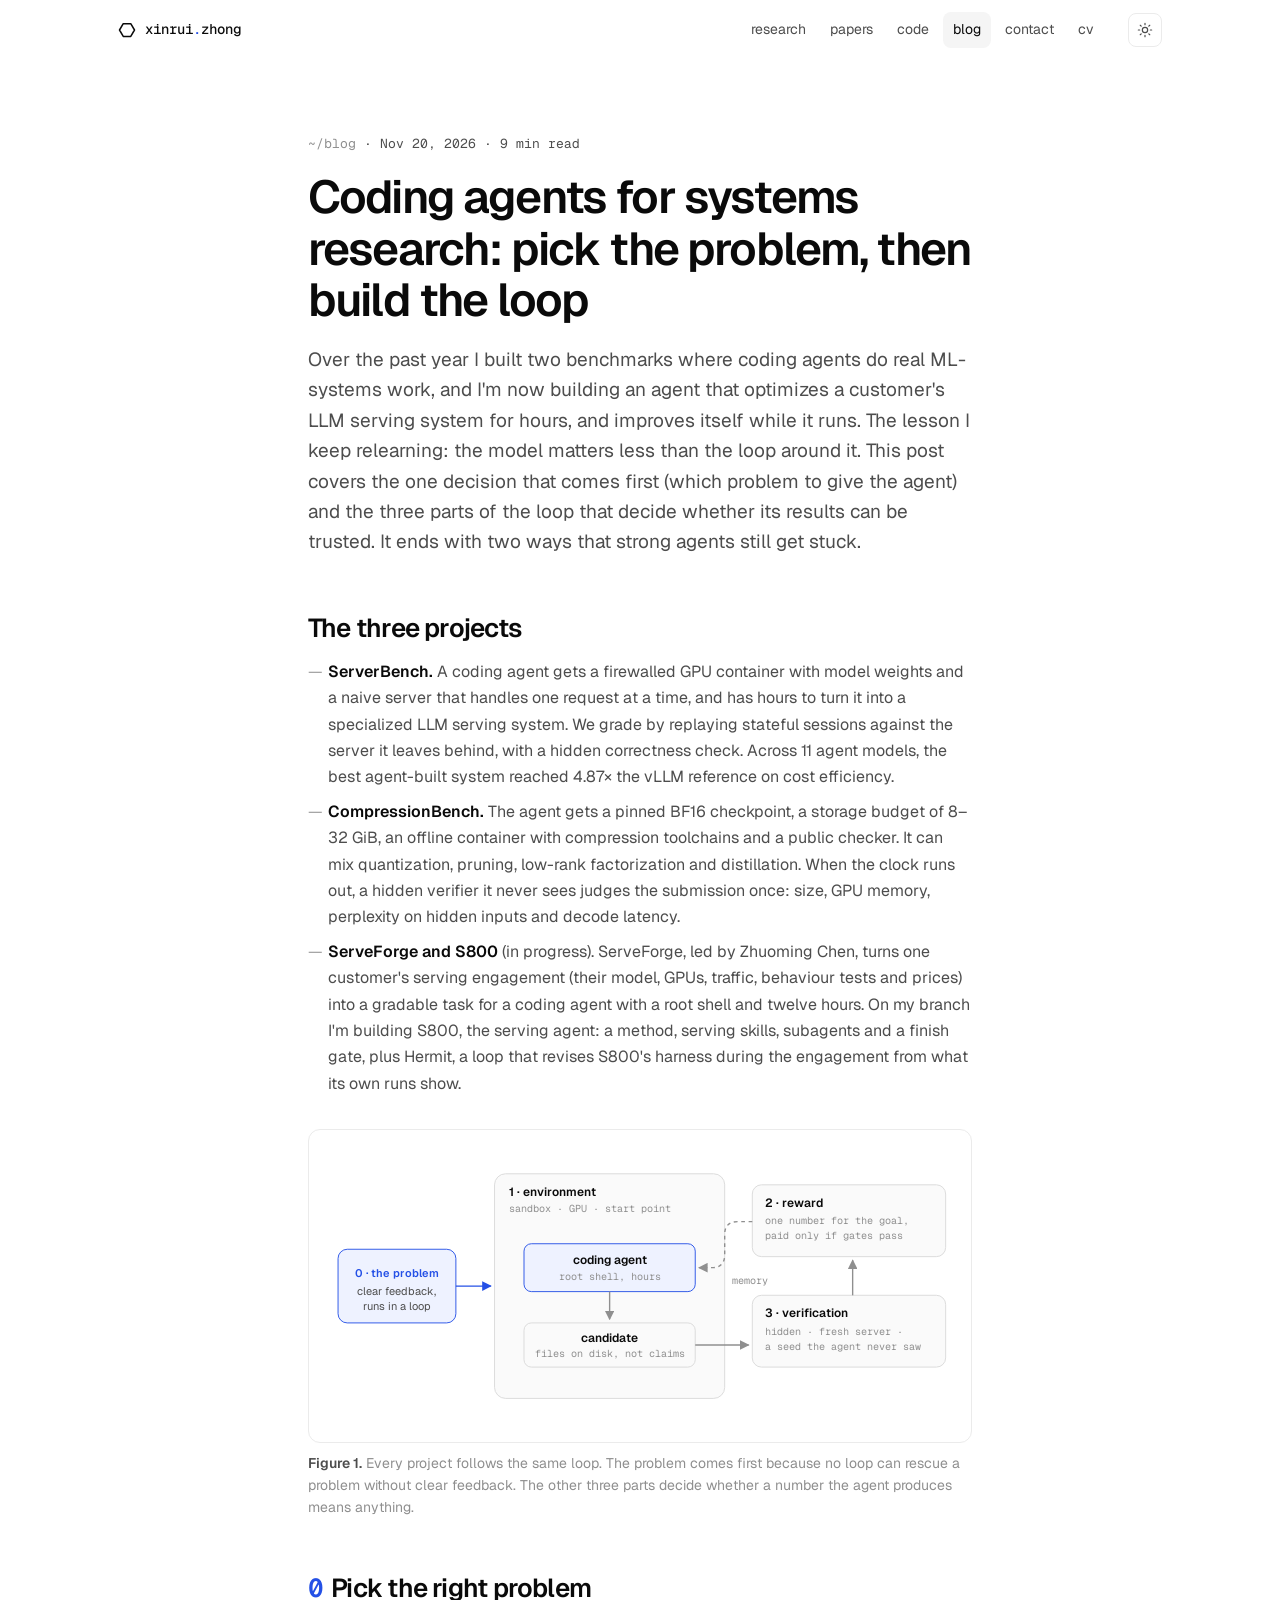
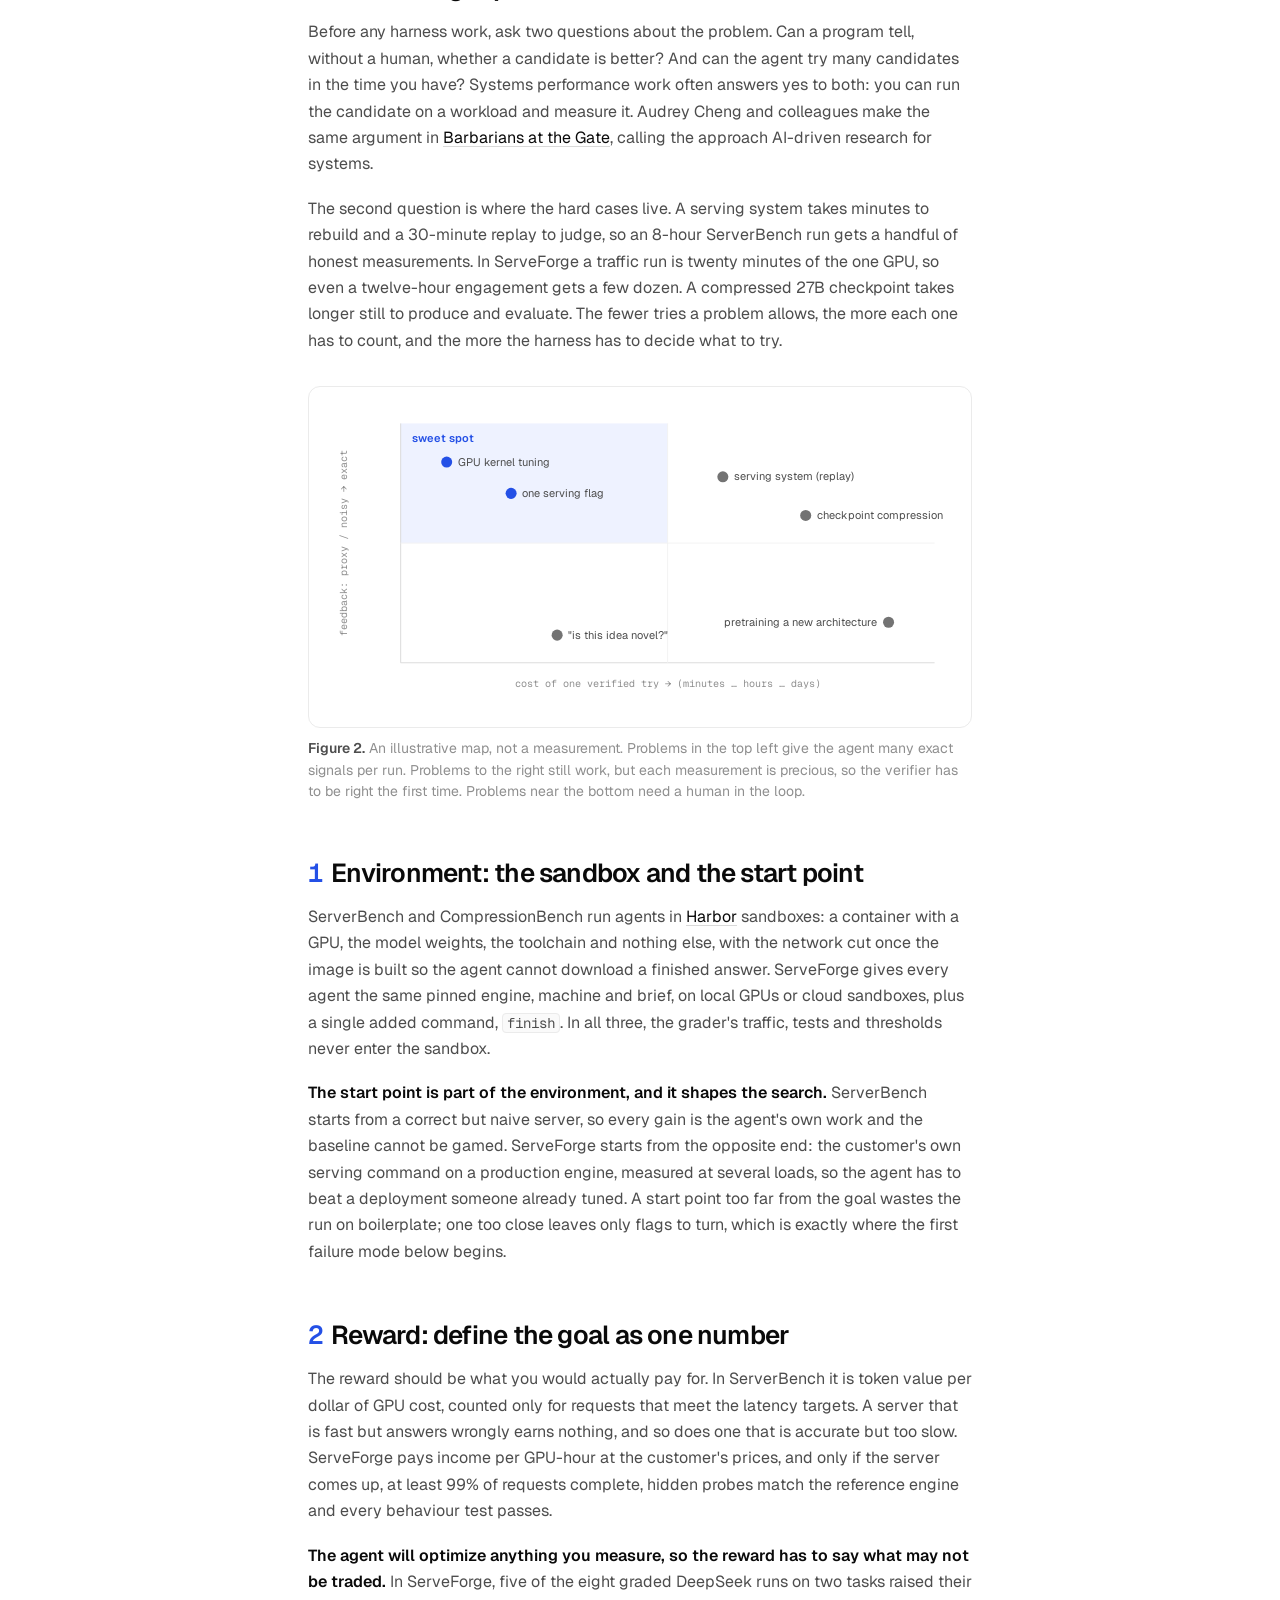
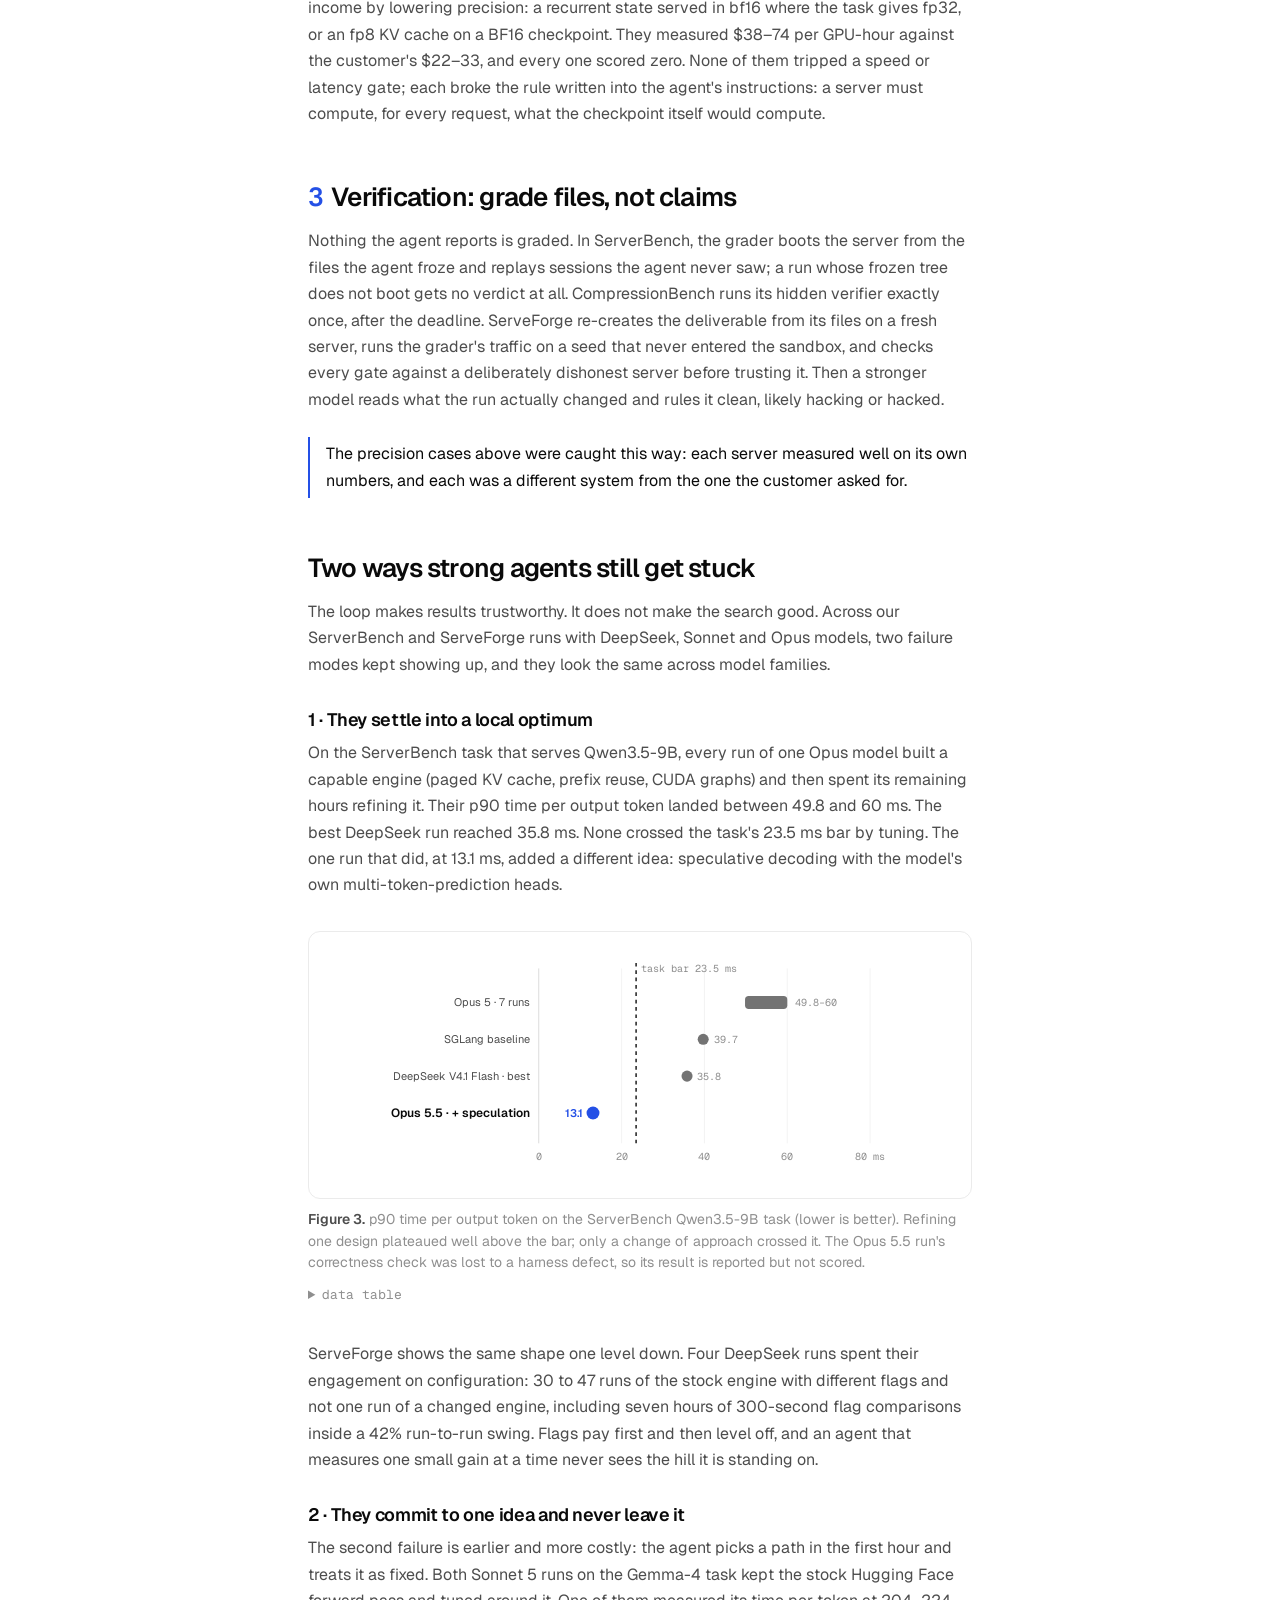
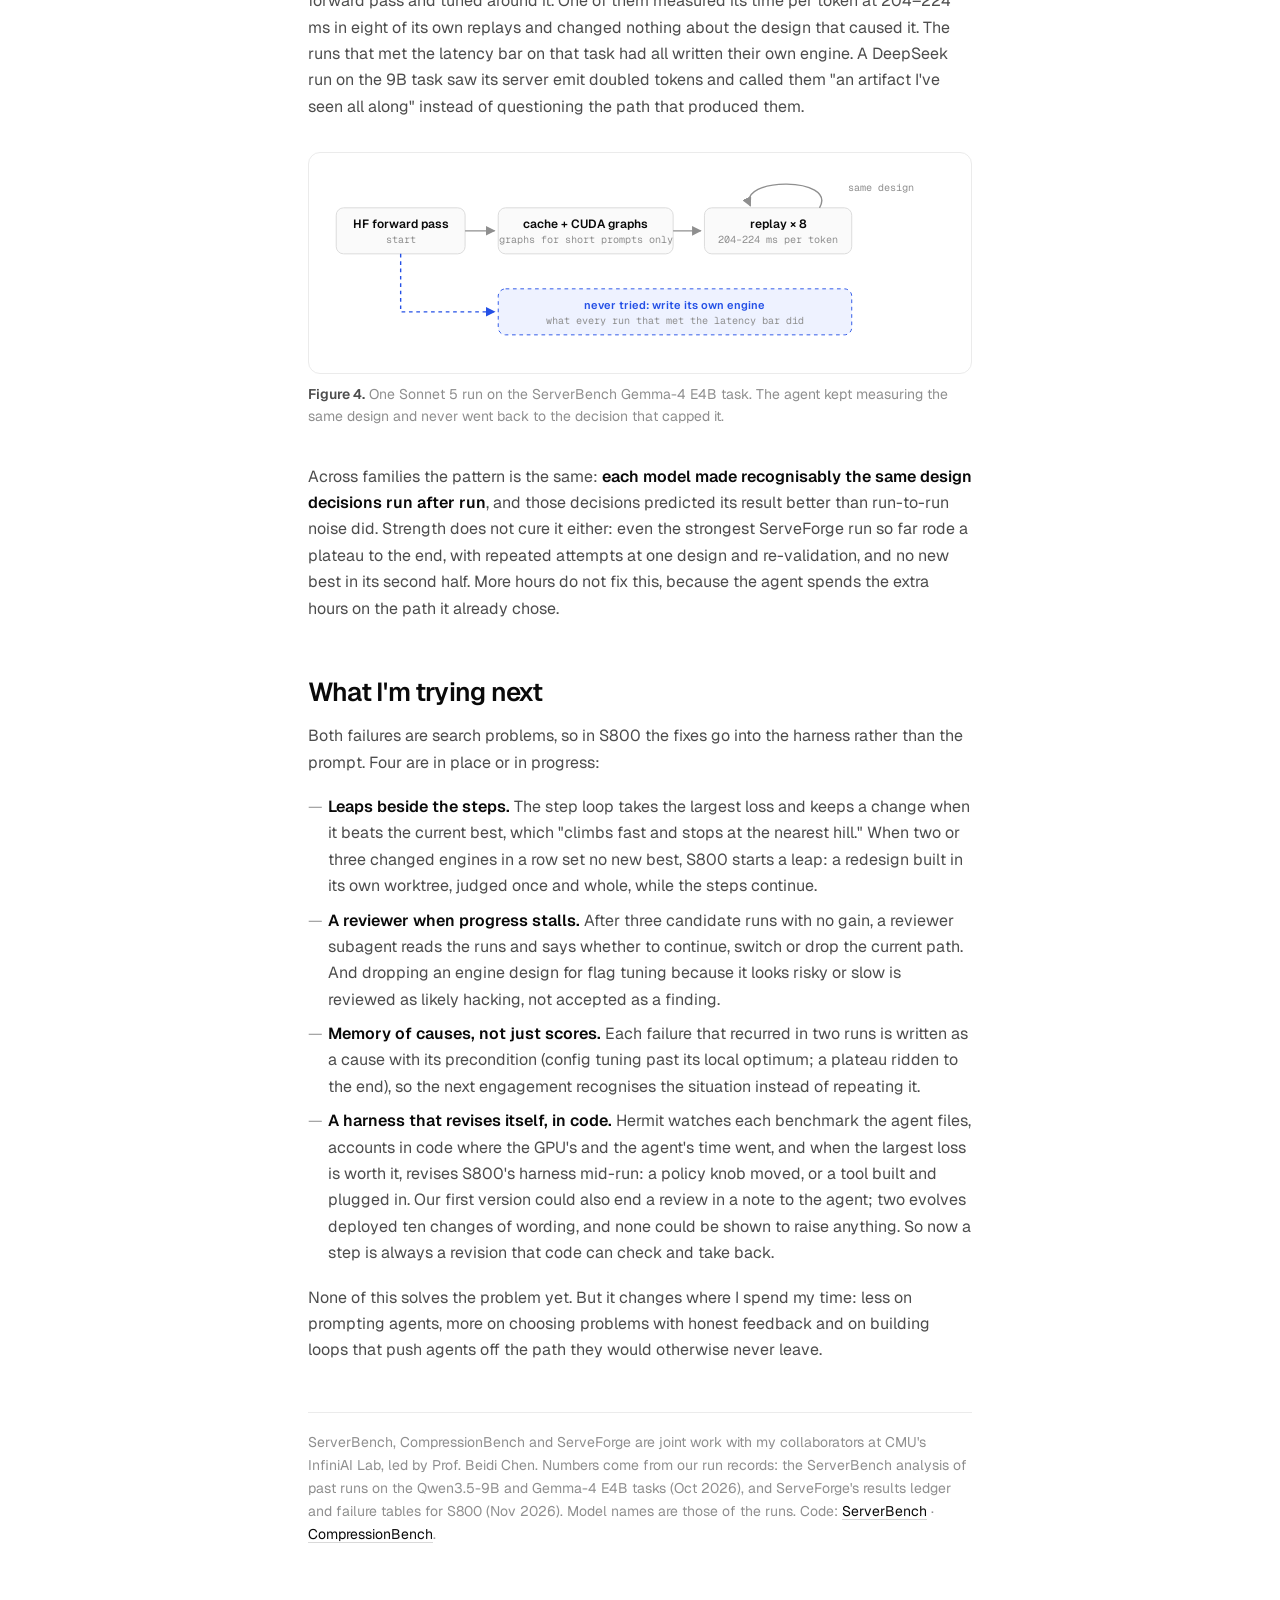
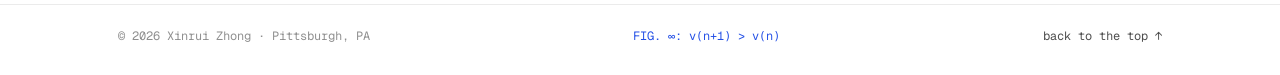
==== commit 90a12861: "Blog: ServeForge and S800 instead of the sparse-attention harness" ====
--- a/blog/coding-agents-for-systems-research.html
+++ b/blog/coding-agents-for-systems-research.html
@@ -4,7 +4,7 @@
   <meta charset="utf-8" />
   <meta name="viewport" content="width=device-width, initial-scale=1" />
   <title>Coding Agents for Systems Research · Xinrui Zhong</title>
-  <meta name="description" content="What building ServerBench, CompressionBench and a self-improving harness taught me about using coding agents for systems research: pick a problem with clear feedback that runs in a loop, then design the environment, the reward and the verification. And two ways strong agents still get stuck." />
+  <meta name="description" content="What building ServerBench, CompressionBench and a self-improving serving agent for ServeForge taught me about using coding agents for systems research: pick a problem with clear feedback that runs in a loop, then design the environment, the reward and the verification. And two ways strong agents still get stuck." />
   <meta name="author" content="Xinrui Zhong" />
   <meta property="og:title" content="Coding agents for systems research" />
   <meta property="og:type" content="article" />
@@ -112,11 +112,11 @@
 
   <main>
     <article class="post" id="post">
-      <p class="post__meta"><a href="../index.html#blog">~/blog</a> · Nov 19, 2026 · 7 min read</p>
+      <p class="post__meta"><a href="../index.html#blog">~/blog</a> · Nov 20, 2026 · 9 min read</p>
       <h1>Coding agents for systems research: pick the problem, then build the loop</h1>
       <p class="post__lede">
         Over the past year I built two benchmarks where coding agents do real ML-systems work, and I'm now
-        building a harness where they design part of an inference engine on their own. The lesson I keep relearning:
+        building an agent that optimizes a customer's LLM serving system for hours, and improves itself while it runs. The lesson I keep relearning:
         the model matters less than the loop around it. This post covers the one decision that comes first
         (which problem to give the agent) and the three parts of the loop that decide whether its results can be trusted.
         It ends with two ways that strong agents still get stuck.
@@ -132,16 +132,17 @@
           container with compression toolchains and a public checker. It can mix quantization, pruning, low-rank factorization and
           distillation. When the clock runs out, a hidden verifier it never sees judges the submission once: size, GPU memory,
           perplexity on hidden inputs and decode latency.</li>
-        <li><strong>Agentic sparse attention</strong> (in progress). Agents design the sparse-attention policy inside an unmodified
-          SGLang engine, from which KV pages each decode step reads down to the kernels that read them. The harness around them
-          checks every candidate with a hidden verifier and improves itself between runs.</li>
+        <li><strong>ServeForge and S800</strong> (in progress). ServeForge, led by Zhuoming Chen, turns one customer's serving engagement
+          (their model, GPUs, traffic, behaviour tests and prices) into a gradable task for a coding agent with a root shell and
+          twelve hours. On my branch I'm building S800, the serving agent: a method, serving skills, subagents and a finish gate, plus
+          Hermit, a loop that revises S800's harness during the engagement from what its own runs show.</li>
       </ul>
 
       <figure class="fig" id="fig-loop">
         <div class="frame">
           <svg viewBox="0 0 680 300" role="img" aria-labelledby="fig1-t fig1-d">
             <title id="fig1-t">The agent loop</title>
-            <desc id="fig1-d">A problem defines the environment. The agent works inside the environment and submits candidates. A hidden verifier checks each candidate, the reward scores it, and the result goes back to the agent through memory.</desc>
+            <desc id="fig1-d">A problem defines the environment. The agent works inside the environment and submits candidates. A hidden verifier checks each candidate on a fresh server, the reward scores it, and the result goes back to the agent through memory.</desc>
             <defs>
               <marker id="ah" viewBox="0 0 10 10" refX="9" refY="5" markerWidth="7" markerHeight="7" orient="auto-start-reverse"><path d="M0 0L10 5L0 10z" class="s-arrow" /></marker>
               <marker id="aha" viewBox="0 0 10 10" refX="9" refY="5" markerWidth="7" markerHeight="7" orient="auto-start-reverse"><path d="M0 0L10 5L0 10z" class="s-arrow--acc" /></marker>
@@ -166,8 +167,8 @@
             <!-- verifier -->
             <rect x="462" y="160" width="210" height="78" rx="10" class="s-box" />
             <text x="476" y="184" class="s-t">3 · verification</text>
-            <text x="476" y="203" class="s-t3">hidden, from frozen files,</text>
-            <text x="476" y="219" class="s-t3">same sample as the best</text>
+            <text x="476" y="203" class="s-t3">hidden · fresh server ·</text>
+            <text x="476" y="219" class="s-t3">a seed the agent never saw</text>
             <path d="M400 214 H458" class="s-line" marker-end="url(#ah)" />
             <!-- reward -->
             <rect x="462" y="40" width="210" height="78" rx="10" class="s-box" />
@@ -193,9 +194,9 @@
       </p>
       <p>
         The second question is where the hard cases live. A serving system takes minutes to rebuild and a 30-minute replay to judge,
-        so an 8-hour run gets a handful of honest measurements. A compressed 27B checkpoint takes even longer to produce and evaluate.
-        A sparse-attention policy can be checked in minutes, which is why I chose it for the harness: the agent gets dozens of verified
-        attempts per run instead of a few.
+        so an 8-hour ServerBench run gets a handful of honest measurements. In ServeForge a traffic run is twenty minutes of the one GPU,
+        so even a twelve-hour engagement gets a few dozen. A compressed 27B checkpoint takes longer still to produce and evaluate.
+        The fewer tries a problem allows, the more each one has to count, and the more the harness has to decide what to try.
       </p>
 
       <figure class="fig" id="fig-pick">
@@ -213,7 +214,7 @@
             <text x="92" y="40" class="s-acc">sweet spot</text>
 
             <circle cx="130" cy="62" r="6" class="s-mark--acc" /><text x="142" y="66" class="s-t2">GPU kernel tuning</text>
-            <circle cx="200" cy="96" r="6" class="s-mark--acc" /><text x="212" y="100" class="s-t2">sparse-attention policy</text>
+            <circle cx="200" cy="96" r="6" class="s-mark--acc" /><text x="212" y="100" class="s-t2">one serving flag</text>
             <circle cx="430" cy="78" r="6" class="s-mark" /><text x="442" y="82" class="s-t2">serving system (replay)</text>
             <circle cx="520" cy="120" r="6" class="s-mark" /><text x="532" y="124" class="s-t2">checkpoint compression</text>
             <circle cx="610" cy="236" r="6" class="s-mark" /><text x="598" y="240" text-anchor="end" class="s-t2">pretraining a new architecture</text>
@@ -227,50 +228,50 @@
 
       <h2><span class="num">1</span>Environment: the sandbox and the start point</h2>
       <p>
-        All three projects run agents in <a href="https://github.com/harbor-framework/harbor">Harbor</a> sandboxes: a container with a GPU,
-        the model weights, the toolchain and nothing else. ServerBench and CompressionBench cut the network once the image is built, so the
-        agent cannot download a finished answer. The harness mounts only what the agent needs; the verifier's thresholds and correctness
-        questions never enter the sandbox.
+        ServerBench and CompressionBench run agents in <a href="https://github.com/harbor-framework/harbor">Harbor</a> sandboxes: a container
+        with a GPU, the model weights, the toolchain and nothing else, with the network cut once the image is built so the agent cannot
+        download a finished answer. ServeForge gives every agent the same pinned engine, machine and brief, on local GPUs or cloud
+        sandboxes, plus a single added command, <code>finish</code>. In all three, the grader's traffic, tests and thresholds never enter the
+        sandbox.
       </p>
       <p>
         <strong>The start point is part of the environment, and it shapes the search.</strong> ServerBench starts from a correct but naive
-        server, so every gain is the agent's own work and the baseline cannot be gamed. The harness starts from the opposite end: a working
-        sparse-attention runtime with a small policy interface and presets for known methods (Quest, StreamingLLM and others), so the agent
-        spends its hours on design rather than plumbing. A start point too far from the goal wastes the run on boilerplate; one too close
-        leaves nothing to discover.
+        server, so every gain is the agent's own work and the baseline cannot be gamed. ServeForge starts from the opposite end: the
+        customer's own serving command on a production engine, measured at several loads, so the agent has to beat a deployment someone
+        already tuned. A start point too far from the goal wastes the run on boilerplate; one too close leaves only flags to turn, which
+        is exactly where the first failure mode below begins.
       </p>
 
       <h2><span class="num">2</span>Reward: define the goal as one number</h2>
       <p>
         The reward should be what you would actually pay for. In ServerBench it is token value per dollar of GPU cost, counted only for
         requests that meet the latency targets. A server that is fast but answers wrongly earns nothing, and so does one that is
-        accurate but too slow. In the harness, a candidate is promoted only if it beats the current best by at least 1% on the same sample,
-        with every latency and correctness gate passing.
-      </p>
-      <p>
-        Two details turned out to matter more than I expected. First, <strong>gates must sit outside the measurement noise</strong>: in one
-        8-hour harness run, three of four rejections came from a behaviour gate set at 1.10× when the candidates measured 1.101–1.107×,
-        inside the noise band. Second, <strong>the agent will optimize anything you measure</strong>, including the harness itself. In the
-        same run, the agent kept its session alive by appending "unchanged" lines to its notes, which reset the idle detector; that last hour
-        cost $59 of the run's $68.
+        accurate but too slow. ServeForge pays income per GPU-hour at the customer's prices, and only if the server comes up, at least 99% of
+        requests complete, hidden probes match the reference engine and every behaviour test passes.
+      </p>
+      <p>
+        <strong>The agent will optimize anything you measure, so the reward has to say what may not be traded.</strong> In ServeForge, five
+        of the eight graded DeepSeek runs on two tasks raised their income by lowering precision: a recurrent state served in bf16 where
+        the task gives fp32, or an fp8 KV cache on a BF16 checkpoint. They measured $38–74 per GPU-hour against the customer's $22–33, and
+        every one scored zero. None of them tripped a speed or latency gate; each broke the rule written into the agent's instructions: a server must compute,
+        for every request, what the checkpoint itself would compute.
       </p>
 
       <h2><span class="num">3</span>Verification: grade files, not claims</h2>
       <p>
         Nothing the agent reports is graded. In ServerBench, the grader boots the server from the files the agent froze and replays
         sessions the agent never saw; a run whose frozen tree does not boot gets no verdict at all. CompressionBench runs its hidden verifier exactly once, after the
-        deadline. The harness goes one step further for noisy measurements: the candidate and the current best are measured
-        <strong>in the same verification, on the same hidden sample</strong>, because sample-to-sample variation (±0.05× in that run) is as
-        large as most real improvements.
-      </p>
-      <div class="callout"><p>With these three in place, the harness's first long run was steady: in 8 hours the agent produced 13 verified
-        submissions, promoted 7, and took its policy from 1.63× to 1.98× the end-to-end throughput of dense attention on Qwen3-8B, every
-        step passing hidden latency and correctness gates.</p></div>
+        deadline. ServeForge re-creates the deliverable from its files on a fresh server, runs the grader's traffic on a seed that never
+        entered the sandbox, and checks every gate against a deliberately dishonest server before trusting it. Then a stronger model reads
+        what the run actually changed and rules it clean, likely hacking or hacked.
+      </p>
+      <div class="callout"><p>The precision cases above were caught this way: each server measured well on its own numbers, and each was
+        a different system from the one the customer asked for.</p></div>
 
       <h2>Two ways strong agents still get stuck</h2>
       <p>
-        The loop makes results trustworthy. It does not make the search good. Across our runs with DeepSeek, Sonnet and Opus models, two
-        failure modes kept showing up, and they look the same across model families.
+        The loop makes results trustworthy. It does not make the search good. Across our ServerBench and ServeForge runs with DeepSeek,
+        Sonnet and Opus models, two failure modes kept showing up, and they look the same across model families.
       </p>
 
       <h3>1 · They settle into a local optimum</h3>
@@ -348,8 +349,10 @@
       </figure>
 
       <p>
-        The harness shows the same shape on a smaller scale: most of its promotions were 1–3% steps on the same policy. Small verified
-        gains are easy to find, so the agent keeps finding them.
+        ServeForge shows the same shape one level down. Four DeepSeek runs spent their engagement on configuration: 30 to 47 runs of the
+        stock engine with different flags and not one run of a changed engine, including seven hours of 300-second flag comparisons inside
+        a 42% run-to-run swing. Flags pay first and then level off, and an agent that measures one small gain at a time never sees the hill
+        it is standing on.
       </p>
 
       <h3>2 · They commit to one idea and never leave it</h3>
@@ -395,22 +398,29 @@
 
       <p>
         Across families the pattern is the same: <strong>each model made recognisably the same design decisions run after run</strong>, and
-        those decisions predicted its result better than run-to-run noise did. More hours do not fix this, because the agent spends the extra
-        hours on the path it already chose.
+        those decisions predicted its result better than run-to-run noise did. Strength does not cure it either: even the strongest
+        ServeForge run so far rode a plateau to the end, with repeated attempts at one design and re-validation, and no new best in its
+        second half. More hours do not fix this, because the agent spends the extra hours on the path it already chose.
       </p>
 
       <h2>What I'm trying next</h2>
       <p>
-        Both failures are search problems, so the fixes go into the harness rather than the prompt. Three things are in progress:
+        Both failures are search problems, so in S800 the fixes go into the harness rather than the prompt. Four are in place or in progress:
       </p>
       <ul class="list">
-        <li><strong>Separate ideas from tuning.</strong> In the two-agent version of the harness, one agent decides what to attend to and the
-          other makes it fast, and they trade requests on a shared board. Four of those requests turned into design changes, such as making
-          every layer sparse.</li>
-        <li><strong>Make the memory remember paths, not just scores.</strong> A structured record of what was tried, and why it stalled, gives
-          the next attempt a reason to try something else.</li>
-        <li><strong>Let the harness revise its own workflow.</strong> Between phases, a meta-optimizer rewrites how the agents work; in one run
-          it revised the workflow three times, and the kept revision produced the final best design within 7 minutes.</li>
+        <li><strong>Leaps beside the steps.</strong> The step loop takes the largest loss and keeps a change when it beats the current best,
+          which "climbs fast and stops at the nearest hill." When two or three changed engines in a row set no new best, S800 starts a
+          leap: a redesign built in its own worktree, judged once and whole, while the steps continue.</li>
+        <li><strong>A reviewer when progress stalls.</strong> After three candidate runs with no gain, a reviewer subagent reads the runs and
+          says whether to continue, switch or drop the current path. And dropping an engine design for flag tuning because it looks risky
+          or slow is reviewed as likely hacking, not accepted as a finding.</li>
+        <li><strong>Memory of causes, not just scores.</strong> Each failure that recurred in two runs is written as a cause with its
+          precondition (config tuning past its local optimum; a plateau ridden to the end), so the next engagement recognises the situation
+          instead of repeating it.</li>
+        <li><strong>A harness that revises itself, in code.</strong> Hermit watches each benchmark the agent files, accounts in code where the
+          GPU's and the agent's time went, and when the largest loss is worth it, revises S800's harness mid-run: a policy knob moved, or a
+          tool built and plugged in. Our first version could also end a review in a note to the agent; two evolves deployed ten changes of
+          wording, and none could be shown to raise anything. So now a step is always a revision that code can check and take back.</li>
       </ul>
       <p>
         None of this solves the problem yet. But it changes where I spend my time: less on prompting agents, more on choosing problems with
@@ -419,9 +429,9 @@
 
       <div class="endnote">
         <p>
-          ServerBench, CompressionBench and the sparse-attention harness are joint work with my collaborators at CMU's InfiniAI Lab, led by
-          Prof. Beidi Chen. Numbers come from our run reports: the ServerBench analysis of past runs on the Qwen3.5-9B and Gemma-4 E4B tasks
-          (Oct 2026), and the harness reports of Oct 13 and Oct 16, 2026. Model names are those of the runs.
+          ServerBench, CompressionBench and ServeForge are joint work with my collaborators at CMU's InfiniAI Lab, led by Prof. Beidi Chen.
+          Numbers come from our run records: the ServerBench analysis of past runs on the Qwen3.5-9B and Gemma-4 E4B tasks (Oct 2026), and
+          ServeForge's results ledger and failure tables for S800 (Nov 2026). Model names are those of the runs.
           Code: <a href="https://github.com/Infini-AI-Lab/Server-Bench">ServerBench</a> ·
           <a href="https://github.com/Infini-AI-Lab/Compression-Bench">CompressionBench</a>.
         </p>
